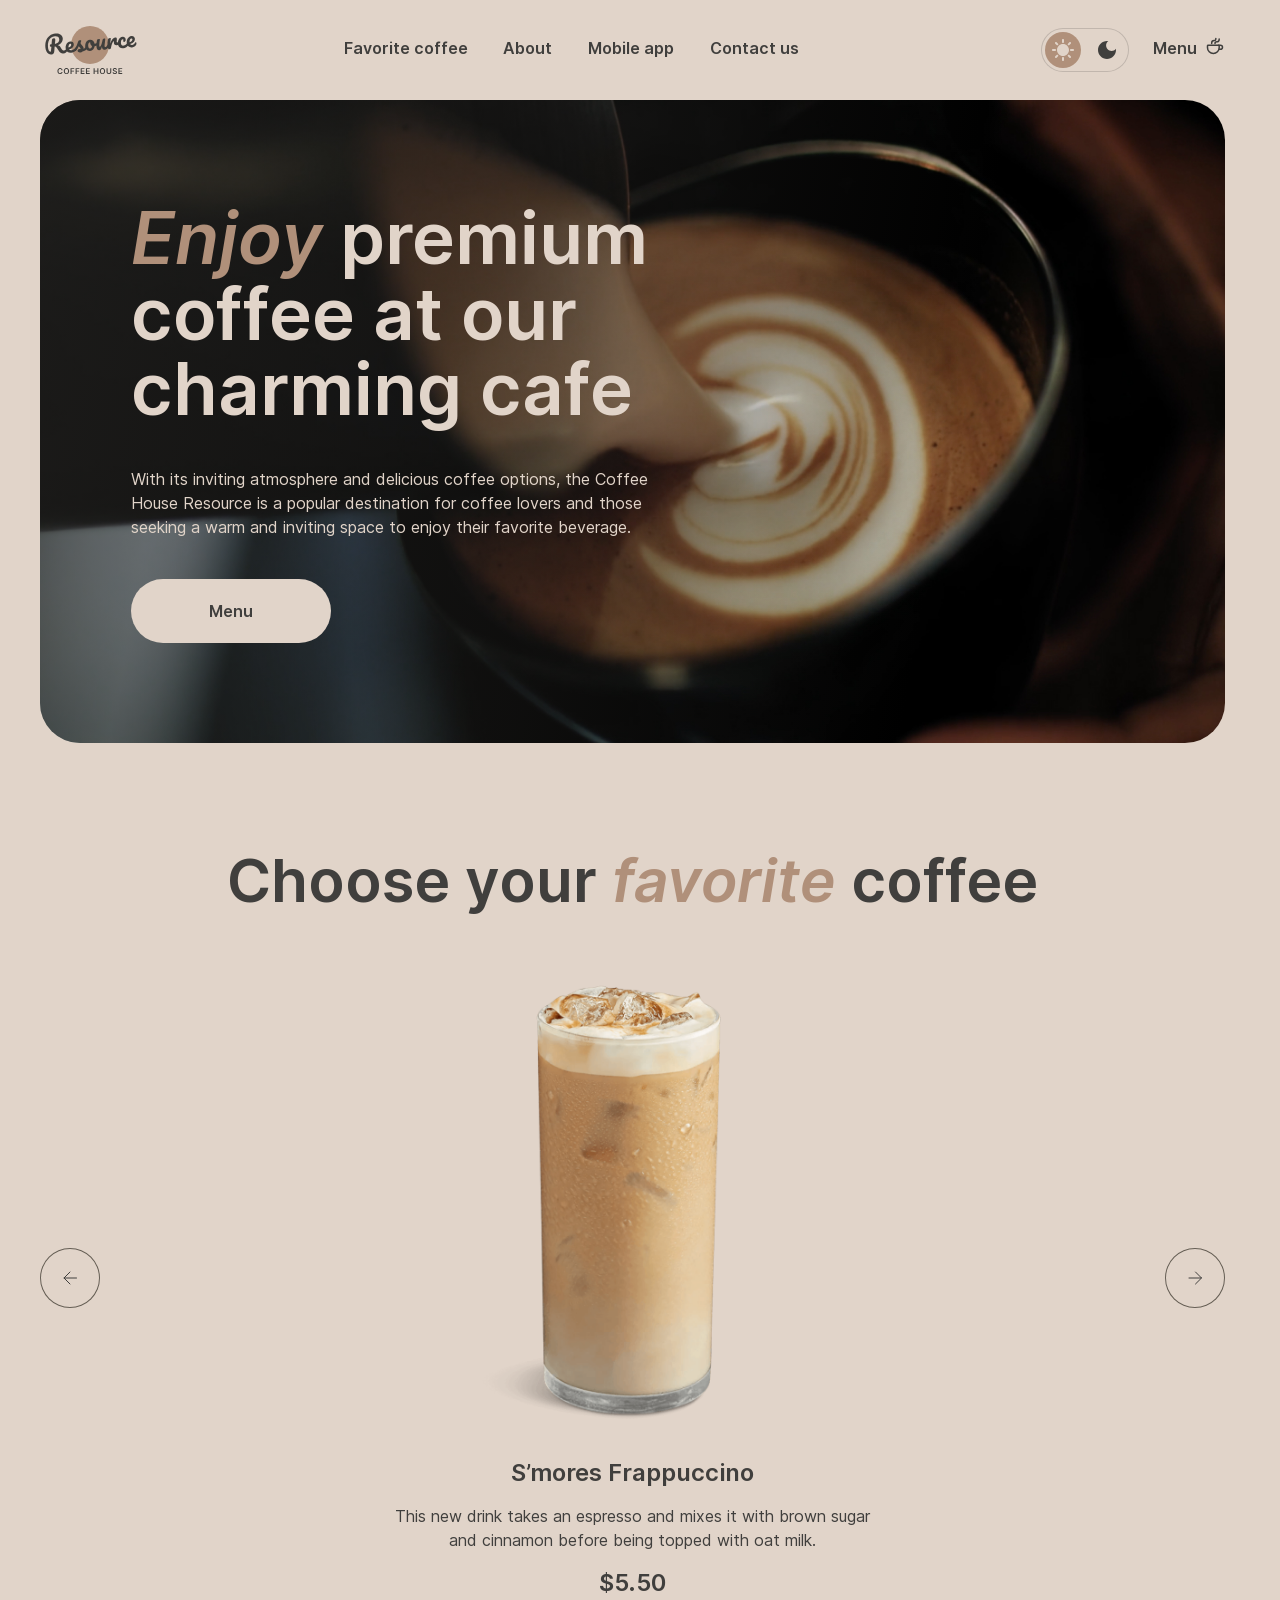
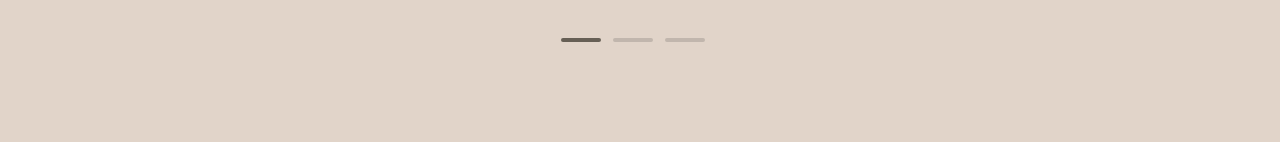
==== index.html @ 6f90ac09 "feat: add favorite coffee slider section layout with semantic and accessible markup" ====
<!DOCTYPE html>
<html lang="en">

<head>
  <meta charset="UTF-8">
  <meta name="viewport" content="width=device-width, initial-scale=1.0">
  <title>Coffee House</title>
  <link rel="icon" type="image/svg+xml" href="favicon.svg" />
  <link rel="preconnect" href="https://fonts.googleapis.com">
  <link rel="preconnect" href="https://fonts.gstatic.com" crossorigin>
  <link rel="preload" href="assets/fonts/Inter-Regular.woff2" as="font" type="font/woff2" crossorigin />
  <link rel="preload" href="assets/fonts/Inter-SemiBold.woff2" as="font" type="font/woff2" crossorigin />
  <link rel="stylesheet" href="css/main.css" />
  <script>
    (function () {
      const saved = localStorage.getItem('theme');
      const systemDark = window.matchMedia && window.matchMedia('(prefers-color-scheme: dark)').matches;
      const theme = saved === 'dark' || saved === 'light'
        ? saved
        : (systemDark ? 'dark' : 'light');
      document.documentElement.dataset.theme = theme;
    })();
  </script>
</head>

<body>
  <div class="page">

    <header class="header">
      <div class="container header__inner">
        <a class="logo header__logo" href="index.html" aria-label="Resource Coffee House — home page">
          <img class="logo__image logo__image--light" src="assets/images/logo.svg" alt="" width="100" height="60" />
          <img class="logo__image logo__image--dark" src="assets/images/logo-dark.svg" alt="" width="100" height="60" />
        </a>

        <nav class="header__nav" id="site-nav">
          <ul class="header__list">
            <li class="header__item">
              <a class="header__link" href="#favorite-coffee">Favorite coffee</a>
            </li>
            <li class="header__item">
              <a class="header__link" href="#about">About</a>
            </li>
            <li class="header__item">
              <a class="header__link" href="#mobile-app">Mobile app</a>
            </li>
            <li class="header__item">
              <a class="header__link" href="#contacts">Contact us</a>
            </li>
          </ul>
        </nav>

        <div class="header__controls">

          <button type="button" class="theme-switch" aria-label="Switch theme" data-theme-button>
            <div class="theme-switch__icon theme-switch__icon--light">
              <span class="icon icon--sun" aria-hidden="true"></span>
            </div>
            <div class="theme-switch__icon theme-switch__icon--dark">
              <span class="icon icon--moon" aria-hidden="true"></span>
            </div>
          </button>

          <a class="header__menu-link" href="catalog.html">
            Menu
            <span class="icon icon--coffeecup" aria-hidden="true"></span>
          </a>

          <button type="button" class="burger" data-burger aria-expanded="false" aria-controls="site-nav"
            aria-label="Open menu">
            <span class="burger__line burger__line--top" aria-hidden="true"></span>
            <span class="burger__line burger__line--bottom" aria-hidden="true"></span>
          </button>
        </div>
      </div>
    </header>

    <main class="page__main">
      <section class="hero" aria-labelledby="hero-title">
        <div class="container">
          <div class="hero__banner">
            <video class="hero__video" src="assets/videos/hero.mp4" autoplay muted loop playsinline aria-hidden="true"
              tabindex="-1"></video>
            <div class="hero__overlay" aria-hidden="true"></div>
            <div class="hero__content">
              <h1 id="hero-title" class="title title--hero">
                <em class="title__accent">Enjoy</em> premium coffee at our charming cafe
              </h1>
              <p>
                With its inviting atmosphere and delicious coffee options, the Coffee House Resource is a popular
                destination for coffee lovers and those seeking a warm and inviting space to enjoy their favorite
                beverage.
              </p>
              <a class="button" href="catalog.html">
                Menu
                <span class="icon icon--coffeecup" aria-hidden="true"></span>
              </a>
            </div>
          </div>
        </div>
      </section>

      <section class="favorite" id="favorite-coffee" aria-labelledby="favorite-title">
        <div class="container favorite__container">
          <h2 id="favorite-title" class="title title--center">
            Choose your <em class="title__accent">favorite</em> coffee
          </h2>

          <div class="slider">
            <button type="button" class="round-button slider__arrow slider__arrow--prev" aria-label="Previous slide">
              <span class="icon icon--arrowleft" aria-hidden="true"></span>
            </button>

            <div class="slider__viewport">
              <ul class="slider__track">
                <li class="slider__slide">
                  <article class="slide">
                    <img class="slide__image" src="assets/images/slider-1.png" alt="S’mores Frappuccino" />
                    <div class="slide__body">
                      <h3 class="slide__title">S’mores Frappuccino</h3>
                      <p class="slide__description">
                        This new drink takes an espresso and mixes it with brown sugar and cinnamon before being
                        topped with oat milk.
                      </p>
                      <span class="slide__price">$5.50</span>
                    </div>
                  </article>
                </li>
                <li class="slider__slide">
                  <article class="slide">
                    <img class="slide__image" src="assets/images/slider-2.png" alt="Caramel Macchiato" />
                    <div class="slide__body">
                      <h3 class="slide__title">Caramel Macchiato</h3>
                      <p class="slide__description">
                        Fragrant and unique classic espresso with rich caramel-peanut syrup, with cream under
                        whipped thick foam.
                      </p>
                      <span class="slide__price">$5.00</span>
                    </div>
                  </article>
                </li>
                <li class="slider__slide">
                  <article class="slide">
                    <img class="slide__image" src="assets/images/slider-3.png" alt="Ice coffee" />
                    <div class="slide__body">
                      <h3 class="slide__title">Ice coffee</h3>
                      <p class="slide__description">
                        A popular summer drink that tones and invigorates. Prepared from coffee, milk and ice.
                      </p>
                      <span class="slide__price">$4.50</span>
                    </div>
                  </article>
                </li>
              </ul>
            </div>

            <button type="button" class="round-button slider__arrow slider__arrow--next" aria-label="Next slide">
              <span class="icon icon--arrowright" aria-hidden="true"></span>
            </button>

            <div class="slider__dots" role="tablist" aria-label="Slides">
              <button type="button" class="slider__dot slider__dot--active" role="tab" aria-label="Slide 1"
                aria-selected="true"></button>
              <button type="button" class="slider__dot" role="tab" aria-label="Slide 2" aria-selected="false"></button>
              <button type="button" class="slider__dot" role="tab" aria-label="Slide 3" aria-selected="false"></button>
            </div>
          </div>
        </div>
      </section>
    </main>

  </div>

  <script type="module" src="js/main.js"></script>
</body>

</html>
---- css/main.css ----
*,
*::before,
*::after {
  box-sizing: border-box;
}

* {
  margin: 0;
}

img,
svg {
  display: block;
  max-width: 100%;
}

img {
  height: auto;
}

ul {
  padding: 0;
  list-style: none;
}

button {
  padding: 0;
  border: 0;
  background: none;
  color: inherit;
  font: inherit;
  cursor: pointer;
}

fieldset {
  min-width: 0;
  padding: 0;
  border: 0;
}

address {
  font-style: normal;
}

[hidden] {
  display: none !important;
}

:root {
  --header-height: 90px;
  --bg: #e1d4c9;
  --ink: #403f3d;
  --ink-inverse: #e1d4c9;
  --line: #c1b6ad;
  --panel-ink: #e1d4c9;
  --accent: #b0907a;
  --slider-line: #665f55;
  color-scheme: light;
}

[data-theme=dark] {
  --bg: #292826;
  --ink: #e1d4c9;
  --ink-inverse: #403f3d;
  --line: #665f55;
  --slider-line: #c1b6ad;
  color-scheme: dark;
}

html {
  scroll-behavior: smooth;
  scroll-padding-top: calc(var(--header-height) + 20px);
  scrollbar-gutter: stable;
}

body {
  font-family: Inter, sans-serif;
  font-size: 16px;
  line-height: 1.5;
  color: var(--ink);
  background: var(--bg);
  -webkit-font-smoothing: antialiased;
}

:focus-visible {
  outline: 2px solid var(--accent);
  outline-offset: 3px;
}

a {
  color: inherit;
  text-decoration: none;
}

@media (prefers-reduced-motion: reduce) {
  html {
    scroll-behavior: auto;
  }
  *,
  *::before,
  *::after {
    transition-duration: 0.01ms !important;
    animation-duration: 0.01ms !important;
  }
}
@font-face {
  font-family: "Inter";
  font-style: normal;
  font-weight: 400;
  font-display: swap;
  src: url("../assets/fonts/Inter-Regular.woff2") format("woff2");
}
@font-face {
  font-family: "Inter";
  font-style: normal;
  font-weight: 600;
  font-display: swap;
  src: url("../assets/fonts/Inter-SemiBold.woff2") format("woff2");
}
@font-face {
  font-family: "Inter";
  font-style: italic;
  font-weight: 400;
  font-display: swap;
  src: url("../assets/fonts/Inter-Italic.woff2") format("woff2");
}
@font-face {
  font-family: "Inter";
  font-style: italic;
  font-weight: 600;
  font-display: swap;
  src: url("../assets/fonts/Inter-SemiBoldItalic.woff2") format("woff2");
}
.page {
  display: flex;
  flex-direction: column;
  min-height: 100vh;
}
.page__main {
  display: flex;
  flex: 1 0 auto;
  flex-direction: column;
  gap: 100px;
  padding-block: 10px 100px;
}

.container {
  width: 100%;
  max-width: 1440px;
  margin-inline: auto;
  padding-inline: 40px;
}
@media (max-width: 540px) {
  .container {
    padding-inline: 16px;
  }
}

.header {
  position: sticky;
  top: 0;
  z-index: 100;
  height: var(--header-height);
  background: var(--bg);
  padding-top: 10px;
}
.header__inner {
  display: flex;
  align-items: center;
  justify-content: space-between;
  height: 100%;
}
.header__logo {
  flex-shrink: 0;
}
.header__nav {
  display: flex;
  flex: 1 1 auto;
  justify-content: center;
  margin-right: clamp(1.5em, 3vw, 44px);
}
.header__list {
  display: flex;
  align-items: center;
  gap: clamp(1em, 2.8vw, 40px);
}
.header__link {
  display: flex;
  align-items: flex-start;
  gap: 8px;
  font-weight: 600;
  white-space: nowrap;
  padding-bottom: 2px;
  border-bottom: 2px solid var(--bg);
}
@media (hover: hover) {
  .header__link:hover {
    border-bottom-color: var(--ink);
  }
}
.header__controls {
  display: flex;
  align-items: center;
  gap: 24px;
  flex-shrink: 0;
}
.header__menu-link {
  display: flex;
  align-items: flex-start;
  gap: 8px;
  font-weight: 600;
  white-space: nowrap;
  padding-bottom: 2px;
  border-bottom: 2px solid var(--bg);
}
@media (hover: hover) {
  .header__menu-link:hover {
    border-bottom-color: var(--ink);
  }
}
.header__menu-link--current {
  border-bottom: 2px solid var(--ink);
  pointer-events: none;
  cursor: default;
}
@media (max-width: 768px) {
  .header__menu-link {
    display: none;
  }
  .header__item--tablet-only {
    display: block;
  }
  .header__nav {
    display: none;
  }
}
@media (max-width: 540px) {
  .header__controls {
    gap: 12px;
  }
}

.icon {
  display: inline-block;
  flex-shrink: 0;
  background: currentColor;
  -webkit-mask: var(--icon) center/contain no-repeat;
  mask: var(--icon) center/contain no-repeat;
}
.icon--sun {
  --icon: url("../assets/icons/sun.svg");
  width: 22px;
  height: 22px;
}
.icon--moon {
  --icon: url("../assets/icons/moon.svg");
  width: 18px;
  height: 18px;
}
.icon--coffeecup {
  --icon: url("../assets/icons/coffeecup.svg");
  width: 20px;
  height: 20px;
}
.icon--arrowleft {
  --icon: url("../assets/icons/arrowleft.svg");
  width: 24px;
  height: 24px;
}
.icon--arrowright {
  --icon: url("../assets/icons/arrowright.svg");
  width: 24px;
  height: 24px;
}

.logo {
  display: block;
  width: 100px;
  height: 60px;
}
.logo__image {
  width: 100%;
  height: 100%;
  -o-object-fit: contain;
     object-fit: contain;
}
.logo__image--dark {
  display: none;
}

[data-theme=dark] .logo__image--light {
  display: none;
}
[data-theme=dark] .logo__image--dark {
  display: block;
}

.theme-switch {
  display: flex;
  gap: 8px;
  padding: 4px;
  border-radius: 100px;
  box-shadow: inset 0 0 0 1px var(--line);
}
.theme-switch__icon {
  display: flex;
  align-items: center;
  justify-content: center;
  width: 36px;
  height: 36px;
  border-radius: 100px;
  color: var(--ink);
  transition: background-color 200ms ease, color 200ms ease;
}
[data-theme-button=light] .theme-switch__icon--light {
  background: var(--accent);
  color: var(--panel-ink);
}
[data-theme-button=dark] .theme-switch__icon--dark {
  background: var(--accent);
  color: var(--panel-ink);
}
@media (max-width: 768px) {
  .theme-switch__icon {
    width: 44px;
    height: 44px;
  }
}
@media (hover: hover) {
  .theme-switch:hover .theme-switch__icon {
    color: #e1d4c9;
  }
  .theme-switch:hover .theme-switch__icon--light {
    background: #665f55;
  }
  .theme-switch:hover .theme-switch__icon--dark {
    background: #b0907a;
  }
}

.burger {
  position: relative;
  display: none;
  flex-shrink: 0;
  width: 44px;
  height: 44px;
  border-radius: 50%;
  box-shadow: inset 0 0 0 1px var(--ink);
  color: var(--ink);
  transition: background-color 200ms ease;
}
@media (hover: hover) {
  .burger:hover {
    background: var(--line);
  }
}
@media (max-width: 768px) {
  .burger {
    display: block;
  }
}
.burger__line {
  position: absolute;
  top: 50%;
  left: 50%;
  width: 16px;
  height: 1.5px;
  margin: -0.75px 0 0 -8px;
  border-radius: 1px;
  background: currentColor;
  transition: transform 300ms ease;
}
.burger__line--top {
  transform: translateY(-3.5px);
}
.burger__line--bottom {
  transform: translateY(3.5px);
}
.burger--open .burger__line--top {
  transform: rotate(45deg);
}
.burger--open .burger__line--bottom {
  transform: rotate(-45deg);
}

.hero__banner {
  position: relative;
  display: flex;
  flex-direction: column;
  justify-content: center;
  align-items: flex-start;
  padding: 100px clamp(60px, 6vw + 14px, 100px);
  overflow: hidden;
  border-radius: 40px;
  background: url("../assets/images/hero.jpg") center/cover no-repeat;
  color: var(--panel-ink);
}
@media (max-width: 540px) {
  .hero__banner {
    padding: 60px clamp(16px, 4vw, 24px);
  }
}
.hero__video {
  position: absolute;
  inset: 0;
  z-index: 0;
  width: 100%;
  height: 100%;
  -o-object-fit: cover;
     object-fit: cover;
}
@media (prefers-reduced-motion: reduce) {
  .hero__video {
    display: none;
  }
}
.hero__overlay {
  position: absolute;
  inset: 0;
  z-index: 1;
  background: linear-gradient(100deg, rgba(41, 40, 38, 0.65) 0%, rgba(41, 40, 38, 0.35) 45%, rgba(41, 40, 38, 0) 75%);
}
.hero__content {
  position: relative;
  z-index: 2;
  display: flex;
  flex-direction: column;
  align-items: flex-start;
  gap: 40px;
  max-width: 530px;
}

.title {
  font-size: clamp(32px, 7.8vw, 60px);
  font-weight: 600;
  line-height: 1.25;
}
.title--hero {
  font-size: 72px;
  line-height: 1.05;
}
@media (max-width: 768px) {
  .title--hero {
    font-size: clamp(42px, 11vw, 72px);
  }
}
@media (max-width: 540px) {
  .title--hero {
    line-height: 1.15;
  }
}
.title--light {
  color: var(--panel-ink);
}
.title--center {
  text-align: center;
}
.title__accent {
  font-style: italic;
  color: var(--accent);
}

.button {
  display: inline-flex;
  align-items: center;
  justify-content: center;
  gap: 8px;
  width: 200px;
  height: 64px;
  border-radius: 100px;
  background: var(--bg);
  color: var(--ink);
  font-weight: 600;
  line-height: 1.25;
}
.button .icon {
  display: none;
}
@media (hover: hover) {
  .button:hover .icon {
    display: inline-block;
  }
}
@media (max-width: 768px) {
  .button .icon {
    display: inline-block;
  }
}

.round-button {
  display: flex;
  flex-shrink: 0;
  align-items: center;
  justify-content: center;
  width: 60px;
  height: 60px;
  border-radius: 50%;
  box-shadow: inset 0 0 0 1px var(--slider-line);
  color: var(--ink);
  transition: box-shadow 200ms ease, background-color 200ms ease;
}
@media (hover: hover) {
  .round-button:hover {
    color: var(--ink-inverse);
    background: var(--slider-line);
  }
}

.favorite__container {
  display: flex;
  flex-direction: column;
  gap: 40px;
}

.slider {
  display: grid;
  grid-template-columns: 60px minmax(0, 1fr) 60px;
  grid-template-areas: "prev viewport next" ". dots .";
  align-items: center;
  gap: 40px;
}
.slider__arrow--prev {
  grid-area: prev;
}
.slider__arrow--next {
  grid-area: next;
}
.slider__viewport {
  grid-area: viewport;
  width: 100%;
  max-width: 1152px;
  margin-inline: auto;
  overflow: hidden;
}
.slider__track {
  display: flex;
  transition: transform 550ms cubic-bezier(0.4, 0, 0.2, 1);
}
.slider__slide {
  flex: 0 0 100%;
  min-width: 0;
}
.slider__dots {
  grid-area: dots;
  display: flex;
  justify-content: center;
  gap: 12px;
}
.slider__dot {
  width: 40px;
  height: 4px;
  border-radius: 100px;
  background: var(--line);
  transition: background-color 250ms ease;
}
.slider__dot--active {
  background: var(--slider-line);
}
@media (max-width: 540px) {
  .slider__arrow {
    display: none;
  }
  .slider {
    grid-template-areas: "viewport viewport viewport" ". dots .";
  }
}

.slide {
  display: flex;
  flex-direction: column;
  align-items: center;
  gap: 20px;
  width: min(480px, 100%);
  margin-inline: auto;
}
.slide__image {
  width: 100%;
  aspect-ratio: 1;
  -o-object-fit: contain;
     object-fit: contain;
}
.slide__body {
  display: flex;
  flex-direction: column;
  align-items: center;
  gap: 16px;
  min-height: 140px;
  text-align: center;
}
.slide__title {
  font-size: 24px;
  font-weight: 600;
  line-height: 1.25;
}
.slide__description {
  text-wrap: pretty;
}
.slide__price {
  font-size: 24px;
  font-weight: 600;
  line-height: 1.25;
}/*# sourceMappingURL=main.css.map */
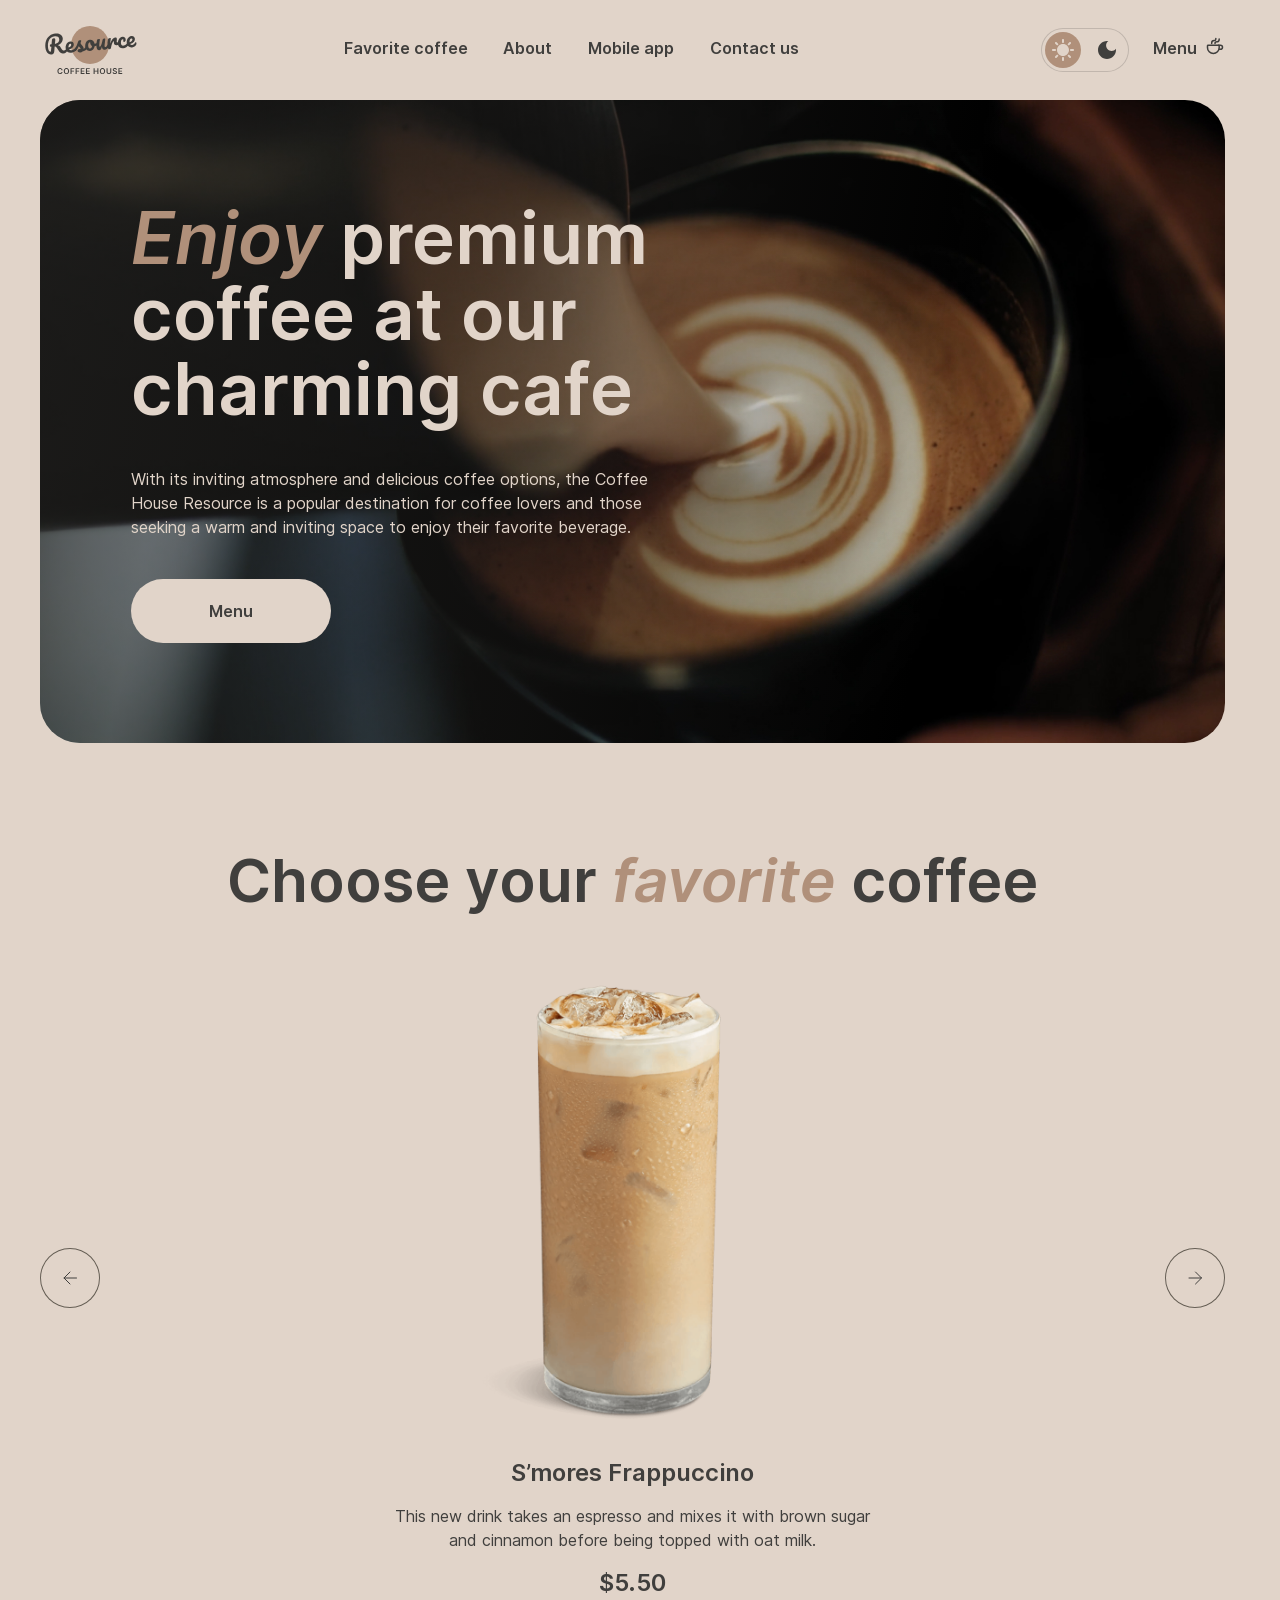
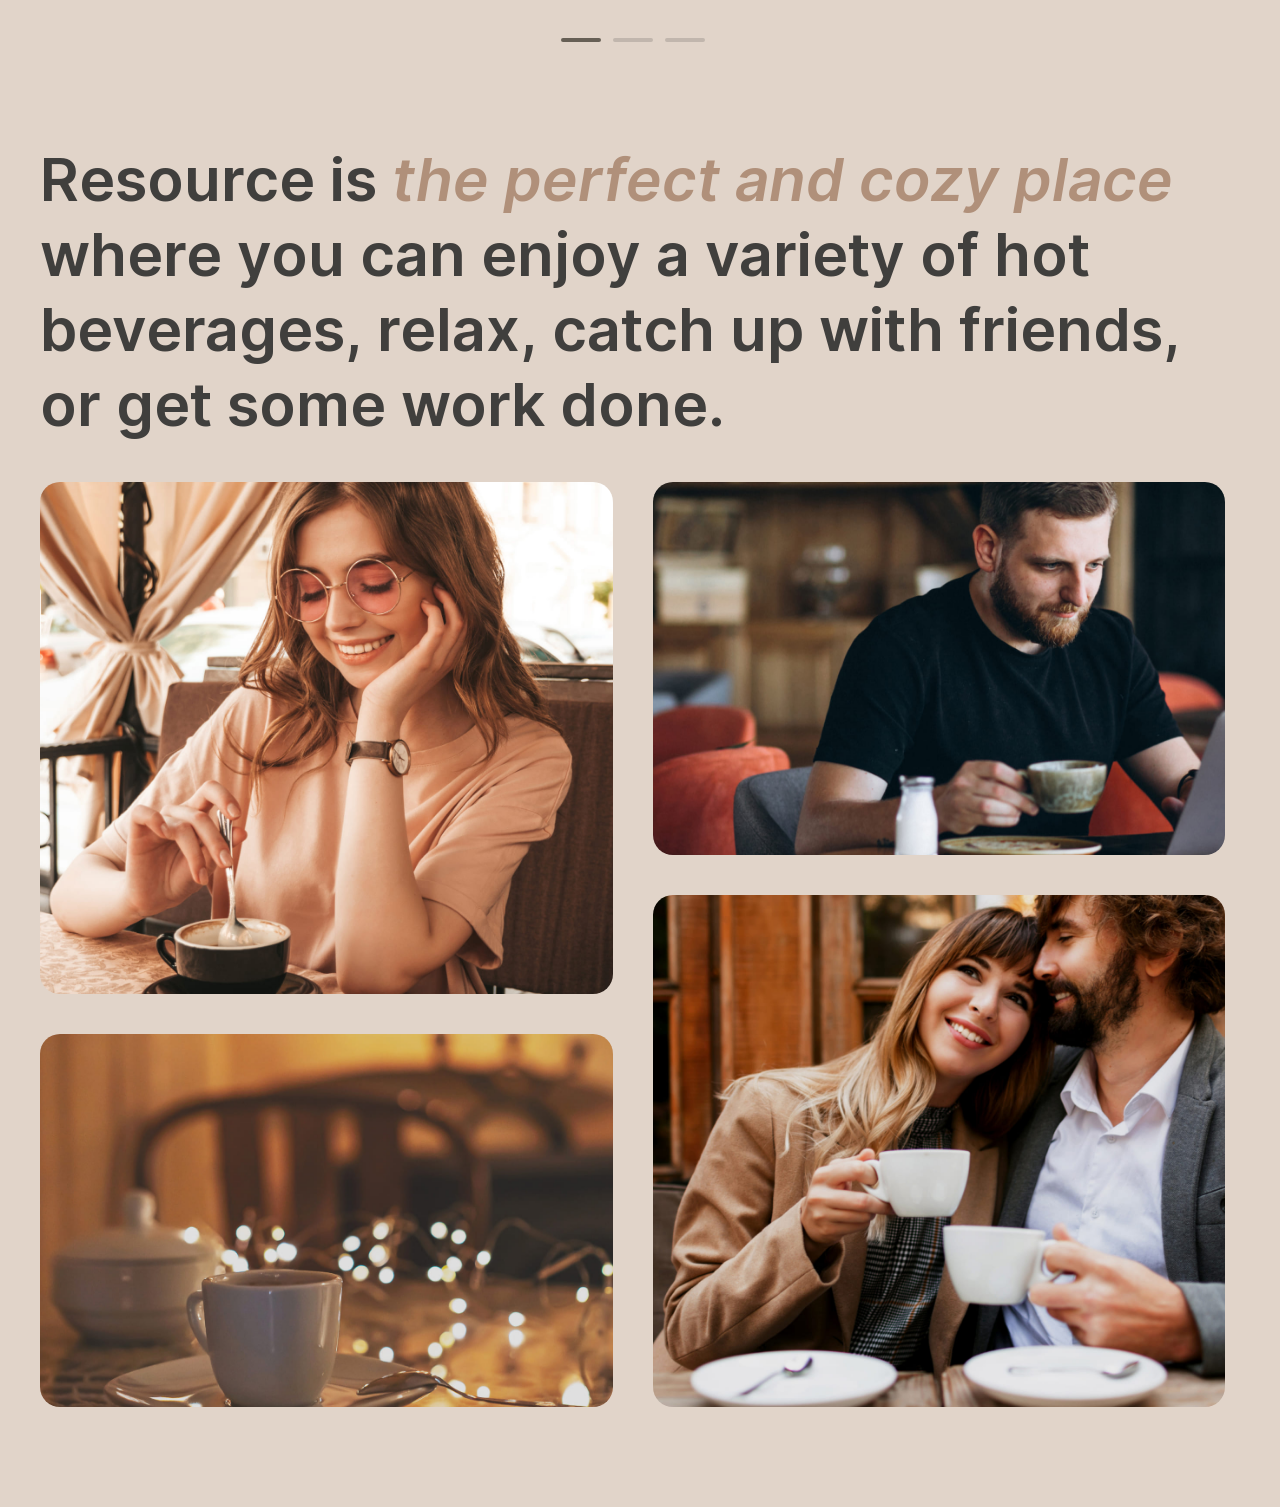
==== commit 4bbad4d7: "feat: add about section with semantic image gallery" ====
--- a/index.html
+++ b/index.html
@@ -167,6 +167,34 @@
           </div>
         </div>
       </section>
+
+      <section class="about" id="about" aria-labelledby="about-title">
+        <div class="container about__container">
+          <h2 id="about-title" class="title">
+            Resource is <em class="title__accent">the perfect and cozy place</em> where you can enjoy a variety of
+            hot beverages, relax, catch up with friends, or get some work done.
+          </h2>
+
+          <div class="about__gallery">
+            <div class="about__column">
+              <figure class="about__figure about__figure--tall">
+                <img class="about__image" src="assets/images/about/about-1.jpg" alt="Guest at Resource Coffee House" />
+              </figure>
+              <figure class="about__figure about__figure--short">
+                <img class="about__image" src="assets/images/about/about-2.jpg" alt="Coffee on the bar" />
+              </figure>
+            </div>
+            <div class="about__column">
+              <figure class="about__figure about__figure--short">
+                <img class="about__image" src="assets/images/about/about-3.jpg" alt="Barista at work" />
+              </figure>
+              <figure class="about__figure about__figure--tall">
+                <img class="about__image" src="assets/images/about/about-4.jpg" alt="Interior of the cafe" />
+              </figure>
+            </div>
+          </div>
+        </div>
+      </section>
     </main>
 
   </div>
--- a/css/main.css
+++ b/css/main.css
@@ -599,4 +599,63 @@
   font-size: 24px;
   font-weight: 600;
   line-height: 1.25;
+}
+
+.about__container {
+  display: flex;
+  flex-direction: column;
+  gap: 40px;
+}
+.about__gallery {
+  display: grid;
+  grid-template-columns: repeat(2, minmax(0, 1fr));
+  align-items: start;
+  gap: 40px;
+}
+.about__column {
+  display: flex;
+  flex-direction: column;
+  gap: 40px;
+}
+.about__figure {
+  overflow: hidden;
+  border-radius: 20px;
+}
+.about__figure--tall {
+  aspect-ratio: 660/590;
+}
+.about__figure--short {
+  aspect-ratio: 660/430;
+}
+@media (hover: hover) {
+  .about__figure:hover .about__image {
+    transform: none;
+  }
+}
+.about__image {
+  width: 100%;
+  height: 100%;
+  -o-object-fit: cover;
+     object-fit: cover;
+  transform: scale(1.1);
+  transition: transform 500ms ease;
+}
+@media (max-width: 768px) {
+  .about__gallery {
+    grid-template-columns: minmax(0, 1fr);
+  }
+  .about__column {
+    display: contents;
+  }
+  .about__figure--tall {
+    aspect-ratio: 688/590;
+  }
+  .about__figure--short {
+    display: none;
+  }
+}
+@media (max-width: 540px) {
+  .about__figure--tall {
+    aspect-ratio: 348/590;
+  }
 }/*# sourceMappingURL=main.css.map */
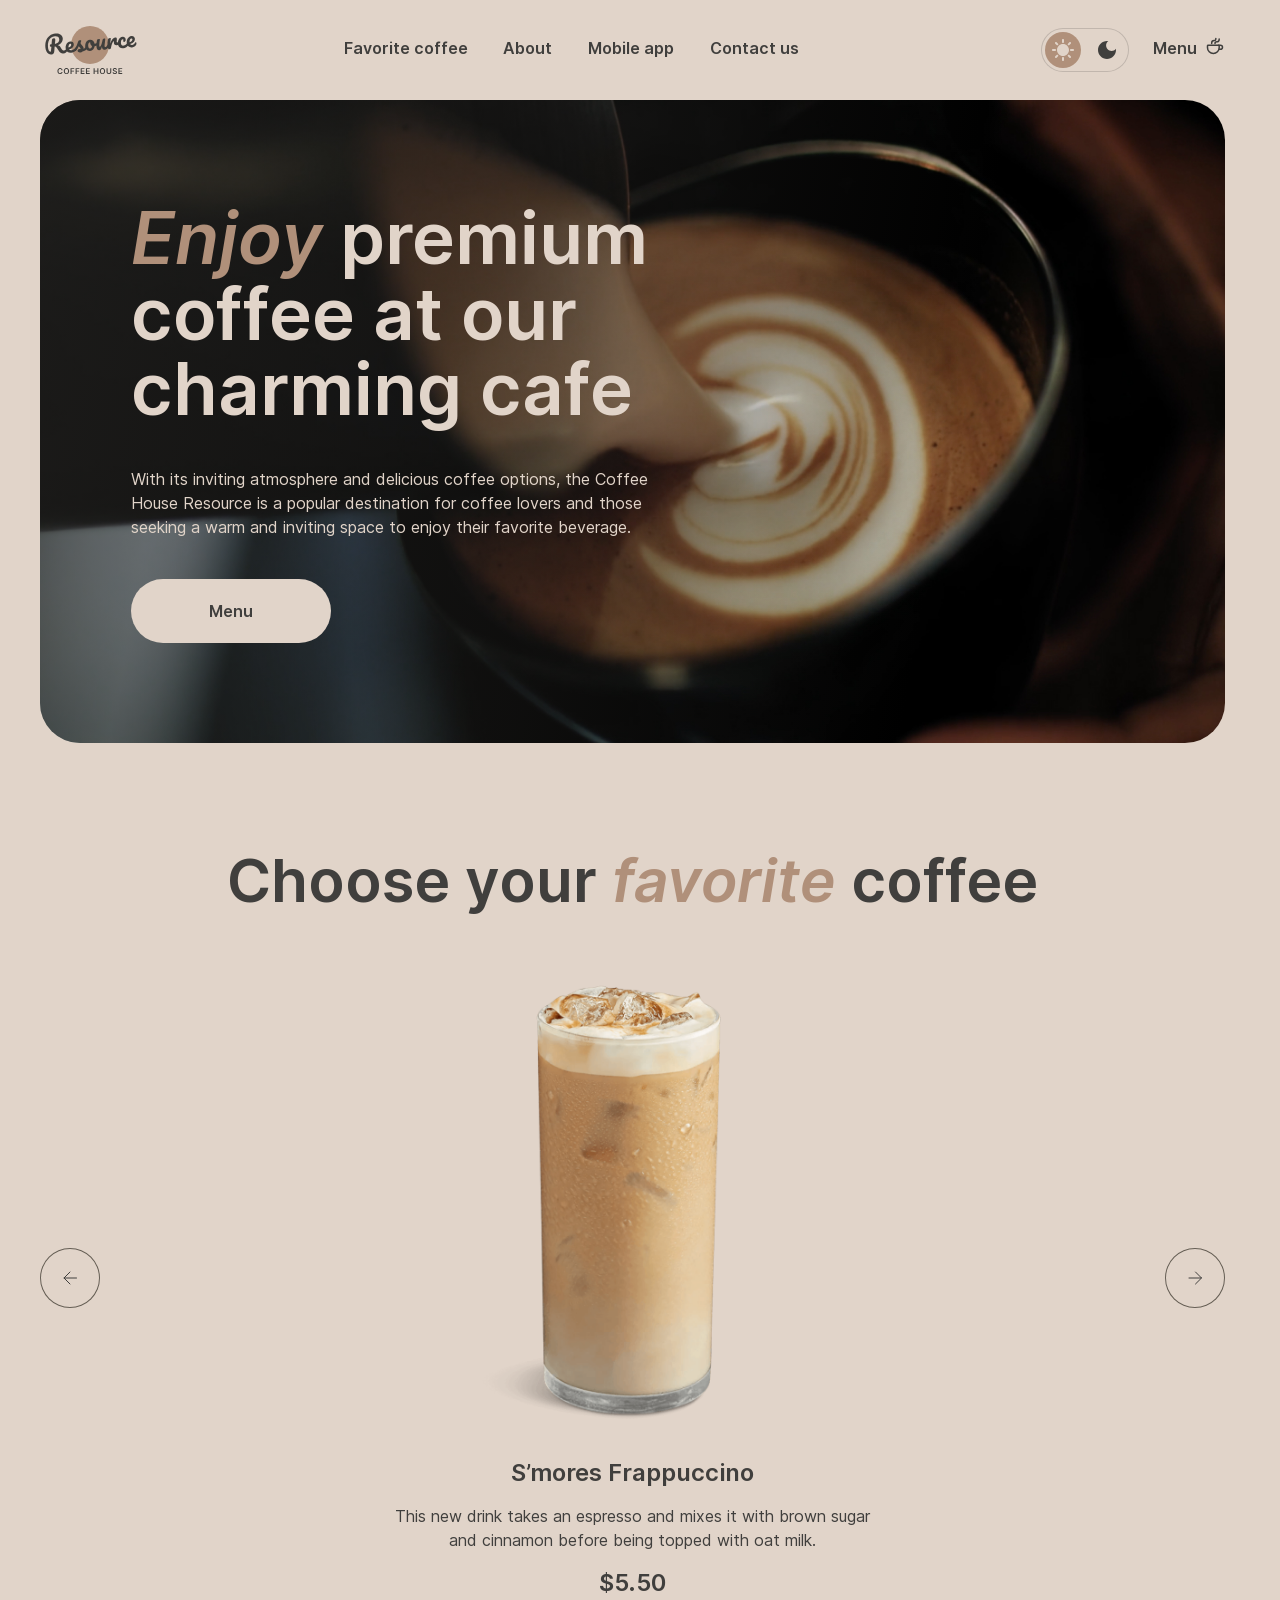
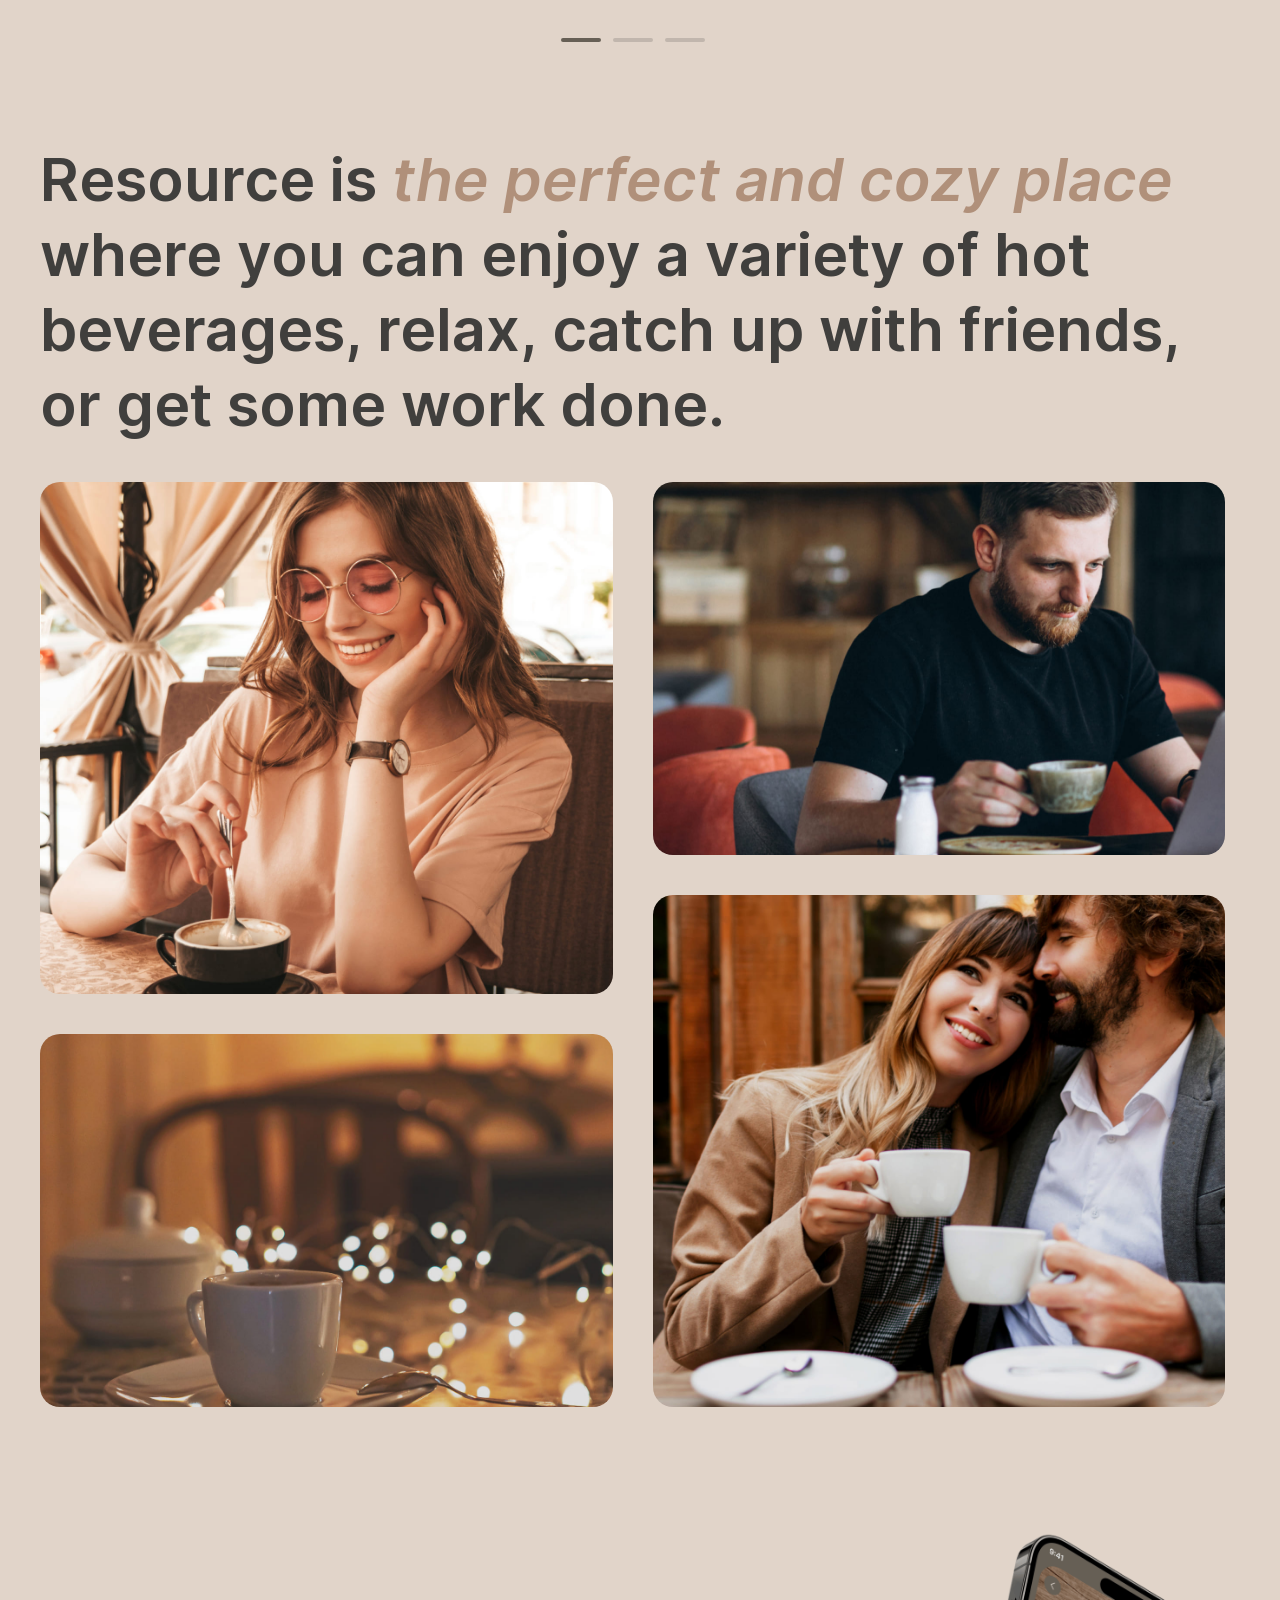
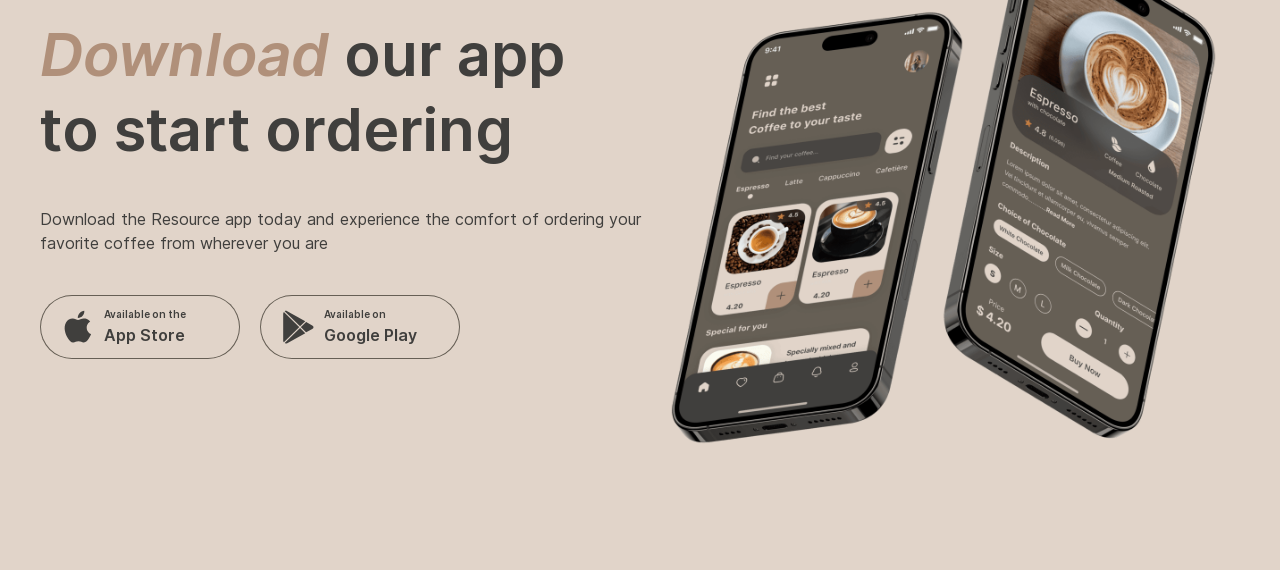
==== commit e7c88b0f: "feat: add mobile app section" ====
--- a/index.html
+++ b/index.html
@@ -195,6 +195,37 @@
           </div>
         </div>
       </section>
+
+      <section class="app" id="mobile-app" aria-labelledby="app-title">
+        <div class="container app__inner">
+          <div class="app__content">
+            <h2 id="app-title" class="title">
+              <em class="title__accent">Download</em> our app<br />to start ordering
+            </h2>
+            <p>
+              Download the Resource app today and experience the comfort of ordering your favorite coffee from
+              wherever you are
+            </p>
+            <div class="app__stores">
+              <a class="store-button" href="#">
+                <span class="icon icon--apple" aria-hidden="true"></span>
+                <span class="store-button__text">
+                  <span class="store-button__hint">Available on the</span>
+                  <span class="store-button__name">App Store</span>
+                </span>
+              </a>
+              <a class="store-button" href="#">
+                <span class="icon icon--google-play" aria-hidden="true"></span>
+                <span class="store-button__text">
+                  <span class="store-button__hint">Available on</span>
+                  <span class="store-button__name">Google Play</span>
+                </span>
+              </a>
+            </div>
+          </div>
+          <img class="app__image" src="assets/images/mobile-screens.png" alt="Resource app screens" />
+        </div>
+      </section>
     </main>
 
   </div>
--- a/css/main.css
+++ b/css/main.css
@@ -272,6 +272,16 @@
   width: 24px;
   height: 24px;
 }
+.icon--apple {
+  --icon: url("../assets/icons/apple.svg");
+  width: 36px;
+  height: 36px;
+}
+.icon--google-play {
+  --icon: url("../assets/icons/google-play.svg");
+  width: 36px;
+  height: 36px;
+}
 
 .logo {
   display: block;
@@ -658,4 +668,86 @@
   .about__figure--tall {
     aspect-ratio: 348/590;
   }
+}
+
+.app__inner {
+  display: flex;
+  flex-wrap: nowrap;
+  align-items: center;
+  justify-content: space-between;
+  gap: 100px 20px;
+}
+@media (max-width: 1100px) {
+  .app__inner {
+    justify-content: center;
+    flex-direction: column;
+  }
+}
+@media (max-width: 540px) {
+  .app__inner {
+    gap: 40px;
+  }
+}
+.app__content {
+  width: min(630px, 100%);
+  display: flex;
+  flex-direction: column;
+  align-items: flex-start;
+  gap: 40px;
+  min-width: 0;
+}
+.app__stores {
+  display: flex;
+  flex-wrap: wrap;
+  gap: 20px;
+}
+.app__image {
+  flex-shrink: 0;
+  width: clamp(348px, 44vw, 630px);
+  aspect-ratio: 1;
+  -o-object-fit: contain;
+     object-fit: contain;
+}
+@media (max-width: 1100px) {
+  .app__content {
+    width: 100%;
+  }
+  .app__image {
+    width: min(100%, 630px);
+  }
+}
+
+.store-button {
+  display: flex;
+  align-items: center;
+  gap: 8px;
+  width: 200px;
+  height: 64px;
+  padding: 12px 20px;
+  color: var(--ink);
+  border-radius: 100px;
+  box-shadow: inset 0 0 0 1px var(--slider-line);
+  transition: box-shadow 200ms ease, background-color 200ms ease;
+}
+@media (hover: hover) {
+  .store-button:hover {
+    box-shadow: none;
+    background: var(--slider-line);
+    color: var(--ink-inverse);
+  }
+}
+.store-button__text {
+  display: flex;
+  flex-direction: column;
+  gap: 2px;
+}
+.store-button__hint {
+  font-size: 10px;
+  font-weight: 600;
+  line-height: 1.4;
+}
+.store-button__name {
+  font-size: 16px;
+  font-weight: 600;
+  line-height: 1.5;
 }/*# sourceMappingURL=main.css.map */
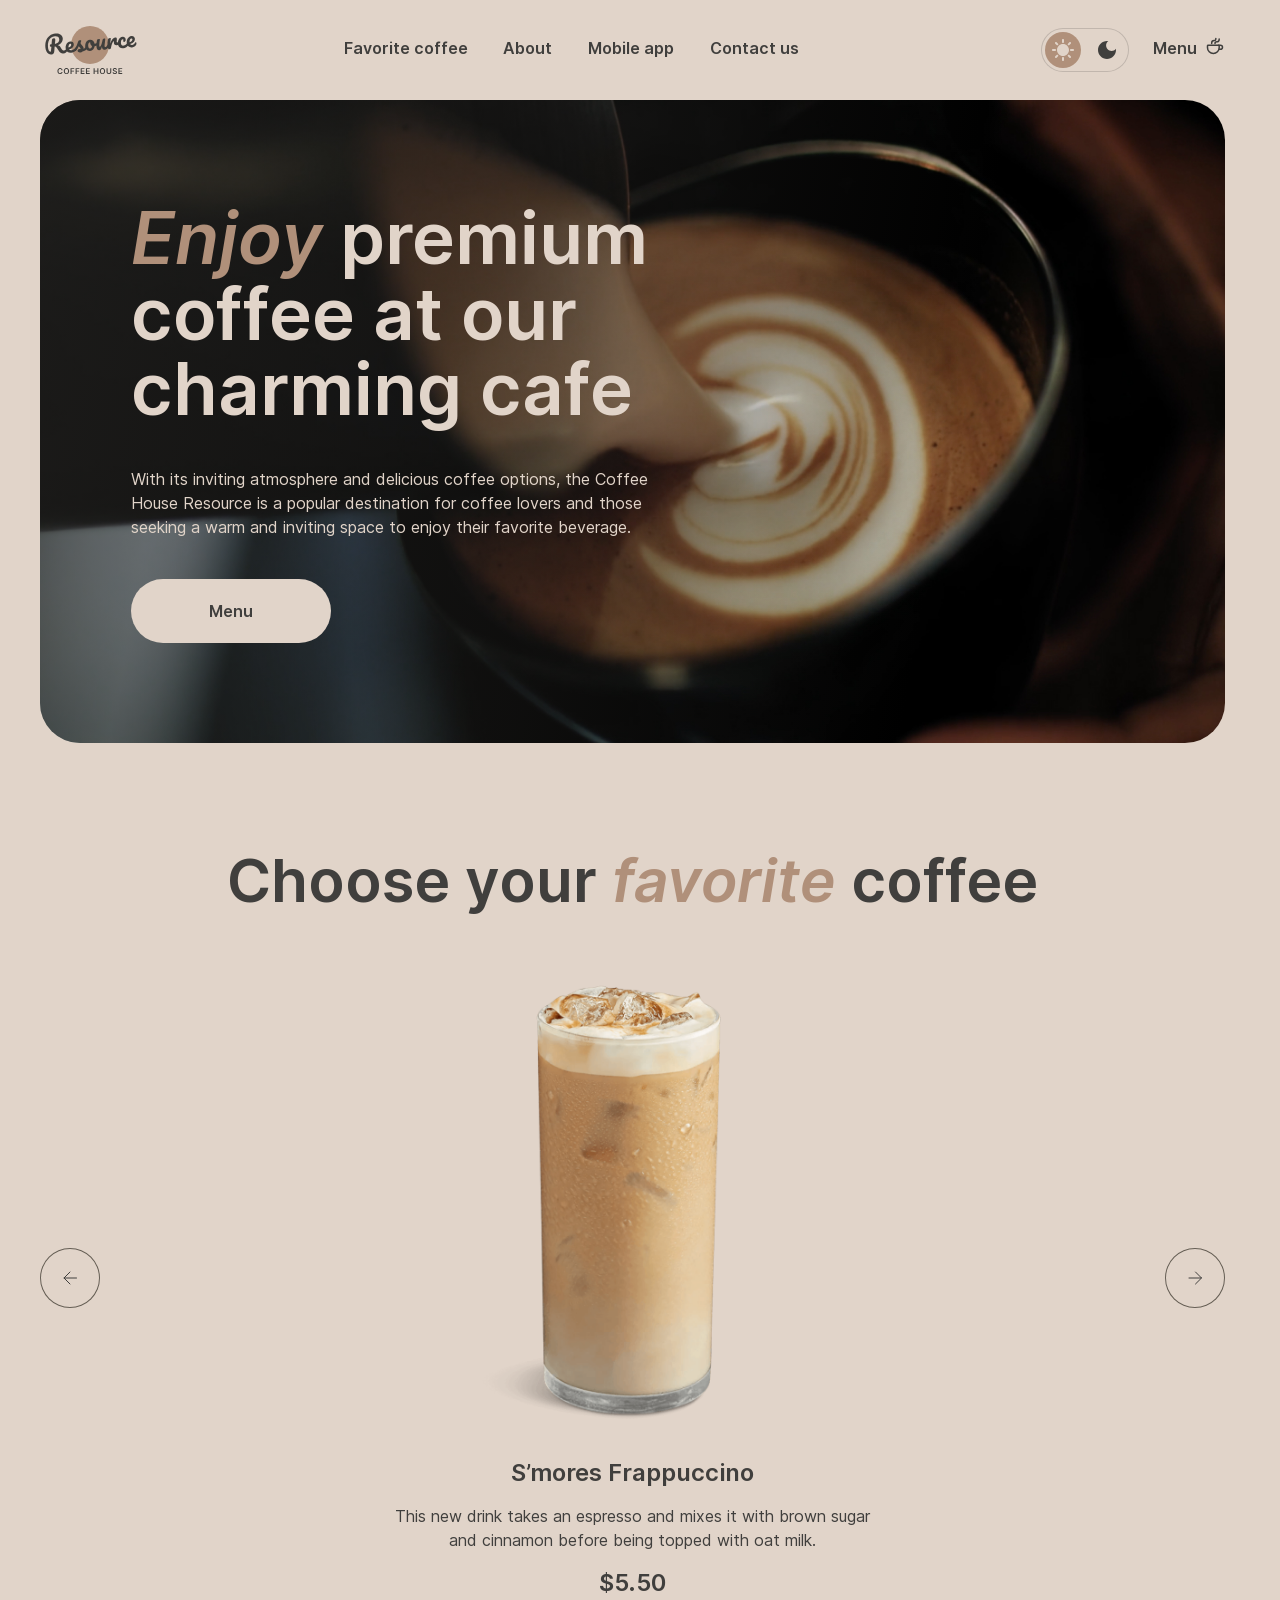
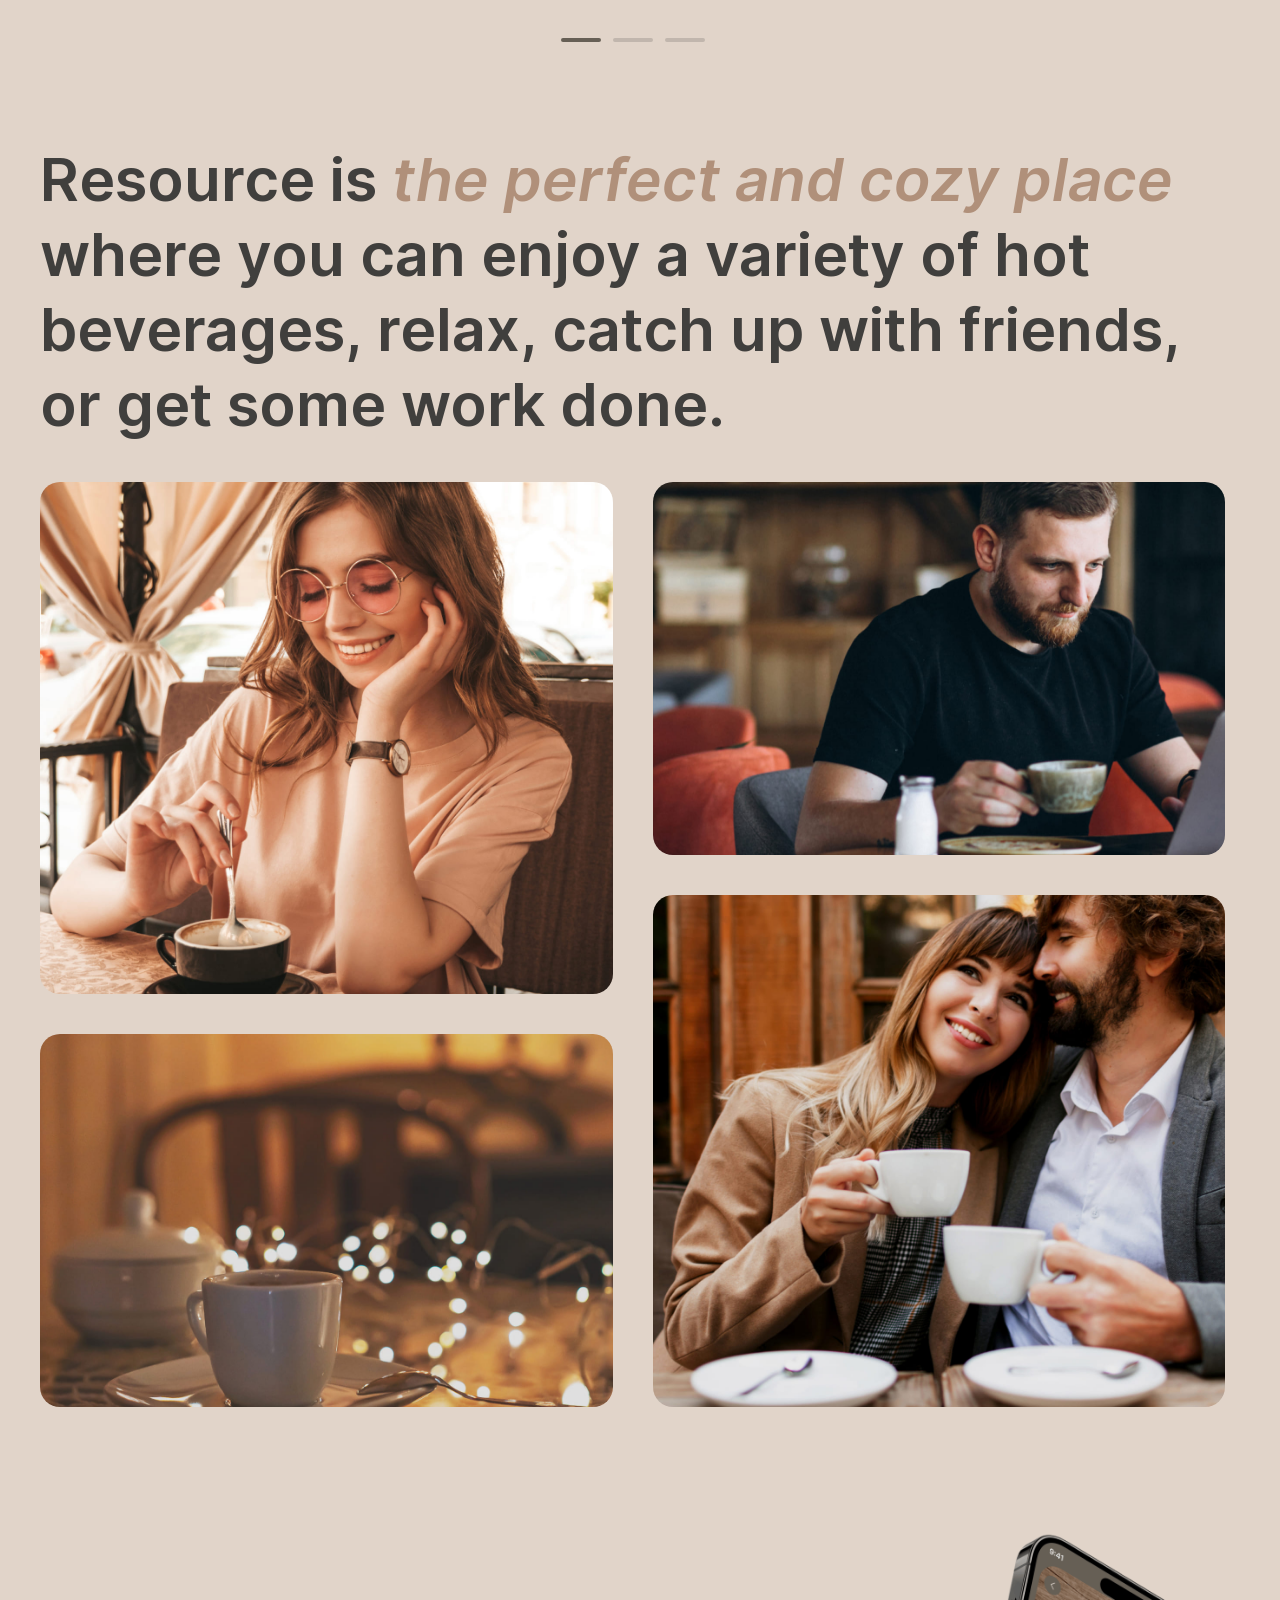
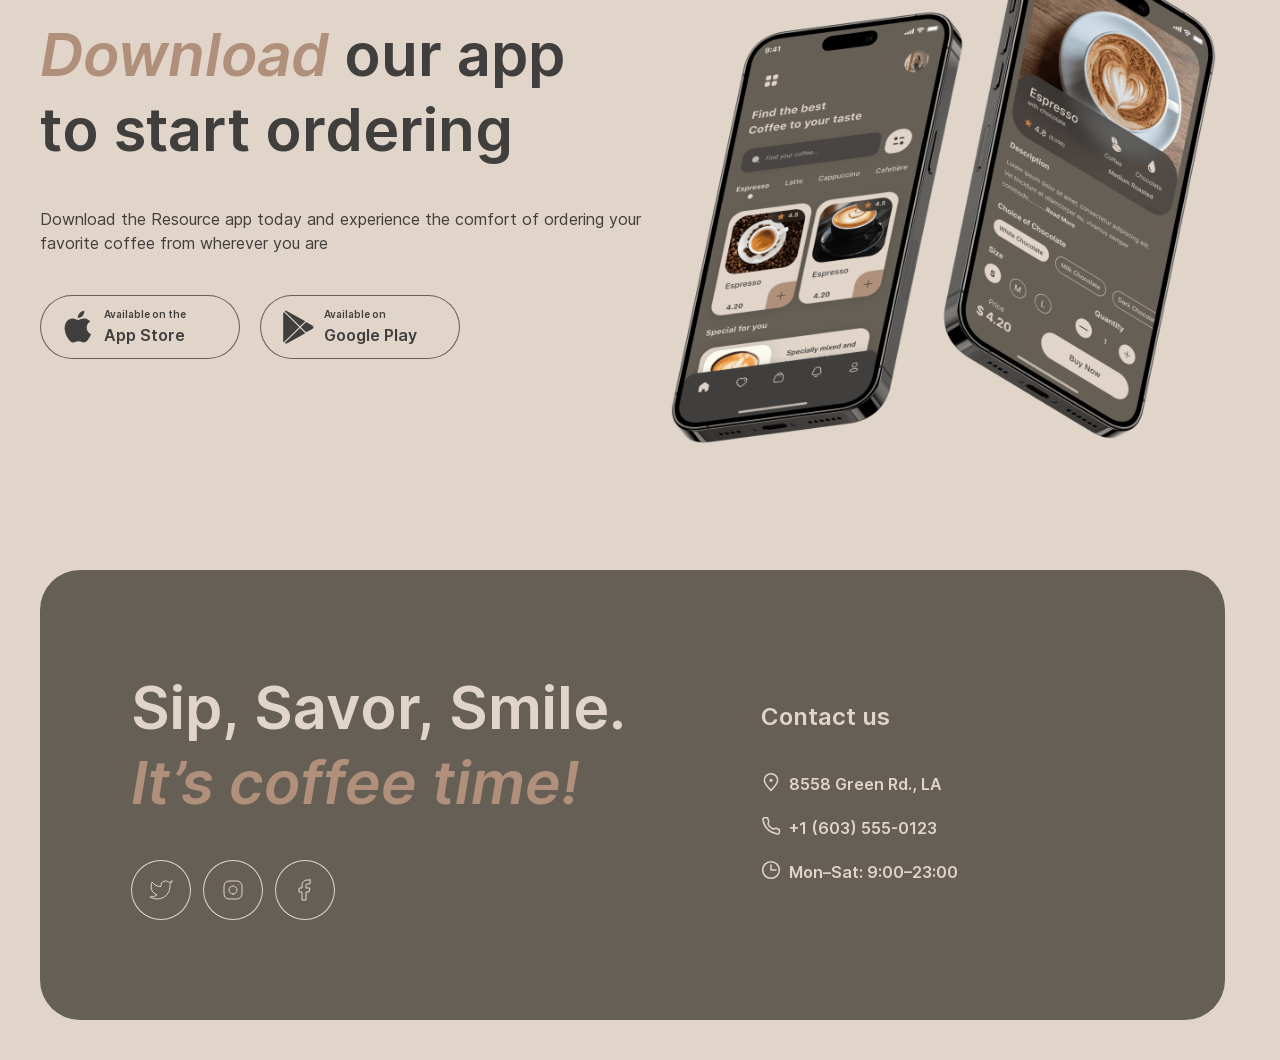
==== commit 5cec0d1f: "feat: add footer layout" ====
--- a/index.html
+++ b/index.html
@@ -228,6 +228,44 @@
       </section>
     </main>
 
+    <footer class="footer" id="contacts">
+      <div class="container">
+        <div class="footer__panel">
+          <div class="footer__column">
+            <h2 class="title title--light">
+              Sip, Savor, Smile.<br /><em class="title__accent">It’s coffee time!</em>
+            </h2>
+            <div class="socials">
+              <a class="socials__link" href="#" aria-label="Twitter" target="_blank" rel="noopener noreferrer">
+                <span class="icon icon--twitter" aria-hidden="true"></span>
+              </a>
+              <a class="socials__link" href="#" aria-label="Instagram" target="_blank" rel="noopener noreferrer">
+                <span class="icon icon--instagram" aria-hidden="true"></span>
+              </a>
+              <a class="socials__link" href="#" aria-label="Facebook" target="_blank" rel="noopener noreferrer">
+                <span class="icon icon--facebook" aria-hidden="true"></span>
+              </a>
+            </div>
+          </div>
+
+          <div class="footer__column">
+            <h3 class="footer__subtitle">Contact us</h3>
+            <address class="footer__list">
+              <a class="footer__link" href="https://maps.google.com/?q=8558+Green+Rd.,+LA" target="_blank"
+                rel="noopener noreferrer">
+                <span class="icon icon--pinalt" aria-hidden="true"></span>8558 Green Rd., LA
+              </a>
+              <a class="footer__link" href="tel:+16035550123">
+                <span class="icon icon--phone" aria-hidden="true"></span>+1 (603) 555-0123
+              </a>
+              <p class="footer__item">
+                <span class="icon icon--clock" aria-hidden="true"></span>Mon–Sat: 9:00–23:00
+              </p>
+            </address>
+          </div>
+        </div>
+      </div>
+    </footer>
   </div>
 
   <script type="module" src="js/main.js"></script>
--- a/css/main.css
+++ b/css/main.css
@@ -55,6 +55,7 @@
   --panel-ink: #e1d4c9;
   --accent: #b0907a;
   --slider-line: #665f55;
+  --panel: #665f55;
   color-scheme: light;
 }
 
@@ -64,6 +65,7 @@
   --ink-inverse: #403f3d;
   --line: #665f55;
   --slider-line: #c1b6ad;
+  --panel: #403f3d;
   color-scheme: dark;
 }
 
@@ -240,6 +242,70 @@
   }
 }
 
+.footer {
+  padding-bottom: 40px;
+}
+.footer__panel {
+  display: flex;
+  align-items: center;
+  justify-content: flex-start;
+  flex-wrap: wrap;
+  gap: 100px;
+  padding: 100px clamp(60px, 6vw + 14px, 100px);
+  border-radius: 40px;
+  background: var(--panel);
+  color: var(--panel-ink);
+}
+.footer__column {
+  display: flex;
+  flex-direction: column;
+  align-items: flex-start;
+  gap: 40px;
+  min-width: 0;
+}
+.footer__column:first-child {
+  width: min(530px, 100%);
+}
+.footer__subtitle {
+  font-size: 24px;
+  font-weight: 600;
+  line-height: 1.25;
+}
+.footer__list {
+  display: flex;
+  flex-direction: column;
+  align-items: flex-start;
+  gap: 16px;
+}
+.footer__item, .footer__link {
+  display: flex;
+  align-items: flex-start;
+  gap: 8px;
+  font-weight: 600;
+  padding-bottom: 2px;
+  border-bottom: 2px solid var(--panel);
+}
+@media (hover: hover) {
+  .footer__link:hover {
+    border-bottom: 2px solid var(--panel-ink);
+  }
+}
+@media (max-width: 768px) {
+  .footer__panel {
+    flex-direction: column;
+    align-items: stretch;
+  }
+  .footer__column {
+    flex-basis: auto;
+  }
+}
+@media (max-width: 540px) {
+  .footer__panel {
+    gap: 40px;
+    padding: 60px clamp(16px, 4vw, 24px);
+  }
+}
+
 .icon {
   display: inline-block;
   flex-shrink: 0;
@@ -281,6 +347,36 @@
   --icon: url("../assets/icons/google-play.svg");
   width: 36px;
   height: 36px;
+}
+.icon--twitter {
+  --icon: url("../assets/icons/twitter.svg");
+  width: 24px;
+  height: 24px;
+}
+.icon--facebook {
+  --icon: url("../assets/icons/facebook.svg");
+  width: 24px;
+  height: 24px;
+}
+.icon--instagram {
+  --icon: url("../assets/icons/instagram.svg");
+  width: 24px;
+  height: 24px;
+}
+.icon--clock {
+  --icon: url("../assets/icons/clock.svg");
+  width: 20px;
+  height: 20px;
+}
+.icon--phone {
+  --icon: url("../assets/icons/phone.svg");
+  width: 20px;
+  height: 20px;
+}
+.icon--pinalt {
+  --icon: url("../assets/icons/pinalt.svg");
+  width: 20px;
+  height: 20px;
 }
 
 .logo {
@@ -750,4 +846,27 @@
   font-size: 16px;
   font-weight: 600;
   line-height: 1.5;
+}
+
+.socials {
+  display: flex;
+  gap: 12px;
+}
+.socials__link {
+  display: flex;
+  align-items: center;
+  justify-content: center;
+  width: 60px;
+  height: 60px;
+  border-radius: 50%;
+  color: var(--panel-ink);
+  box-shadow: inset 0 0 0 1px var(--panel-ink);
+  transition: color 200ms ease, background-color 200ms ease;
+}
+@media (hover: hover) {
+  .socials__link:hover {
+    box-shadow: none;
+    color: var(--ink);
+    background: var(--bg);
+  }
 }/*# sourceMappingURL=main.css.map */
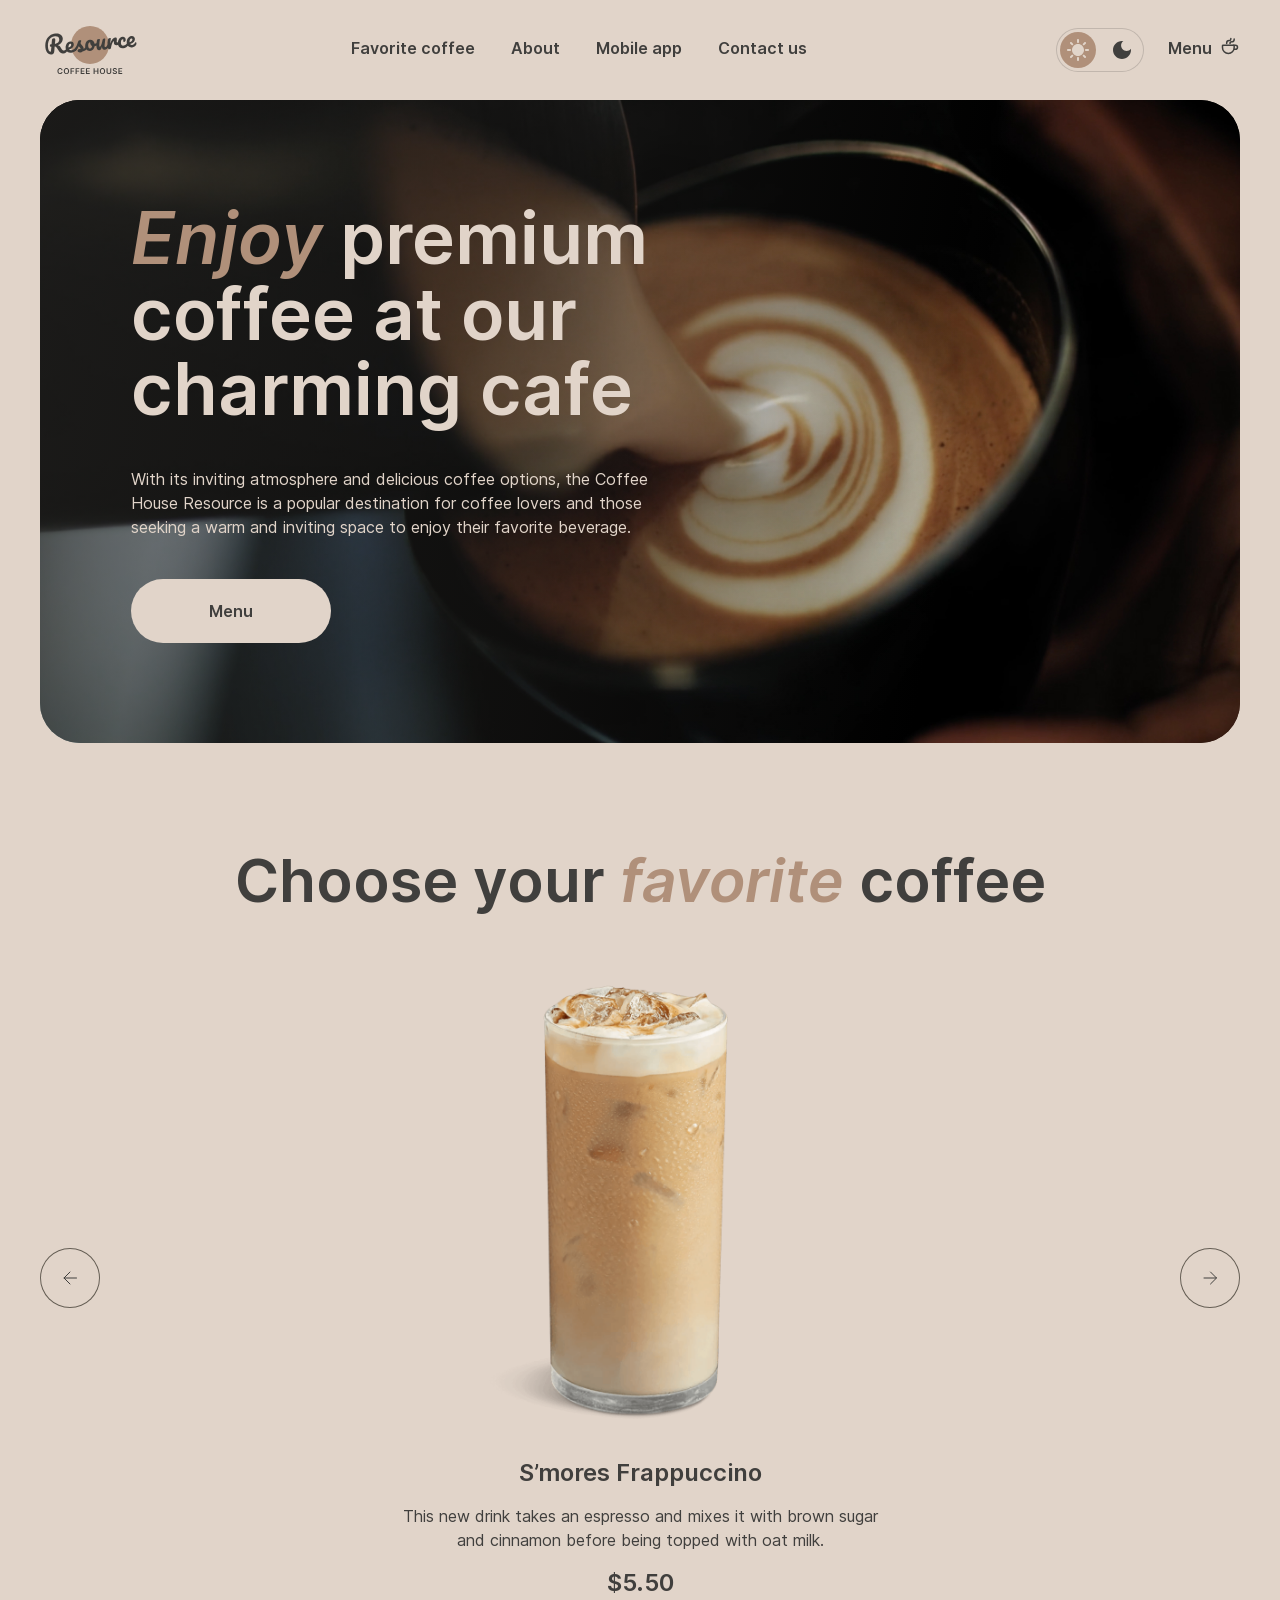
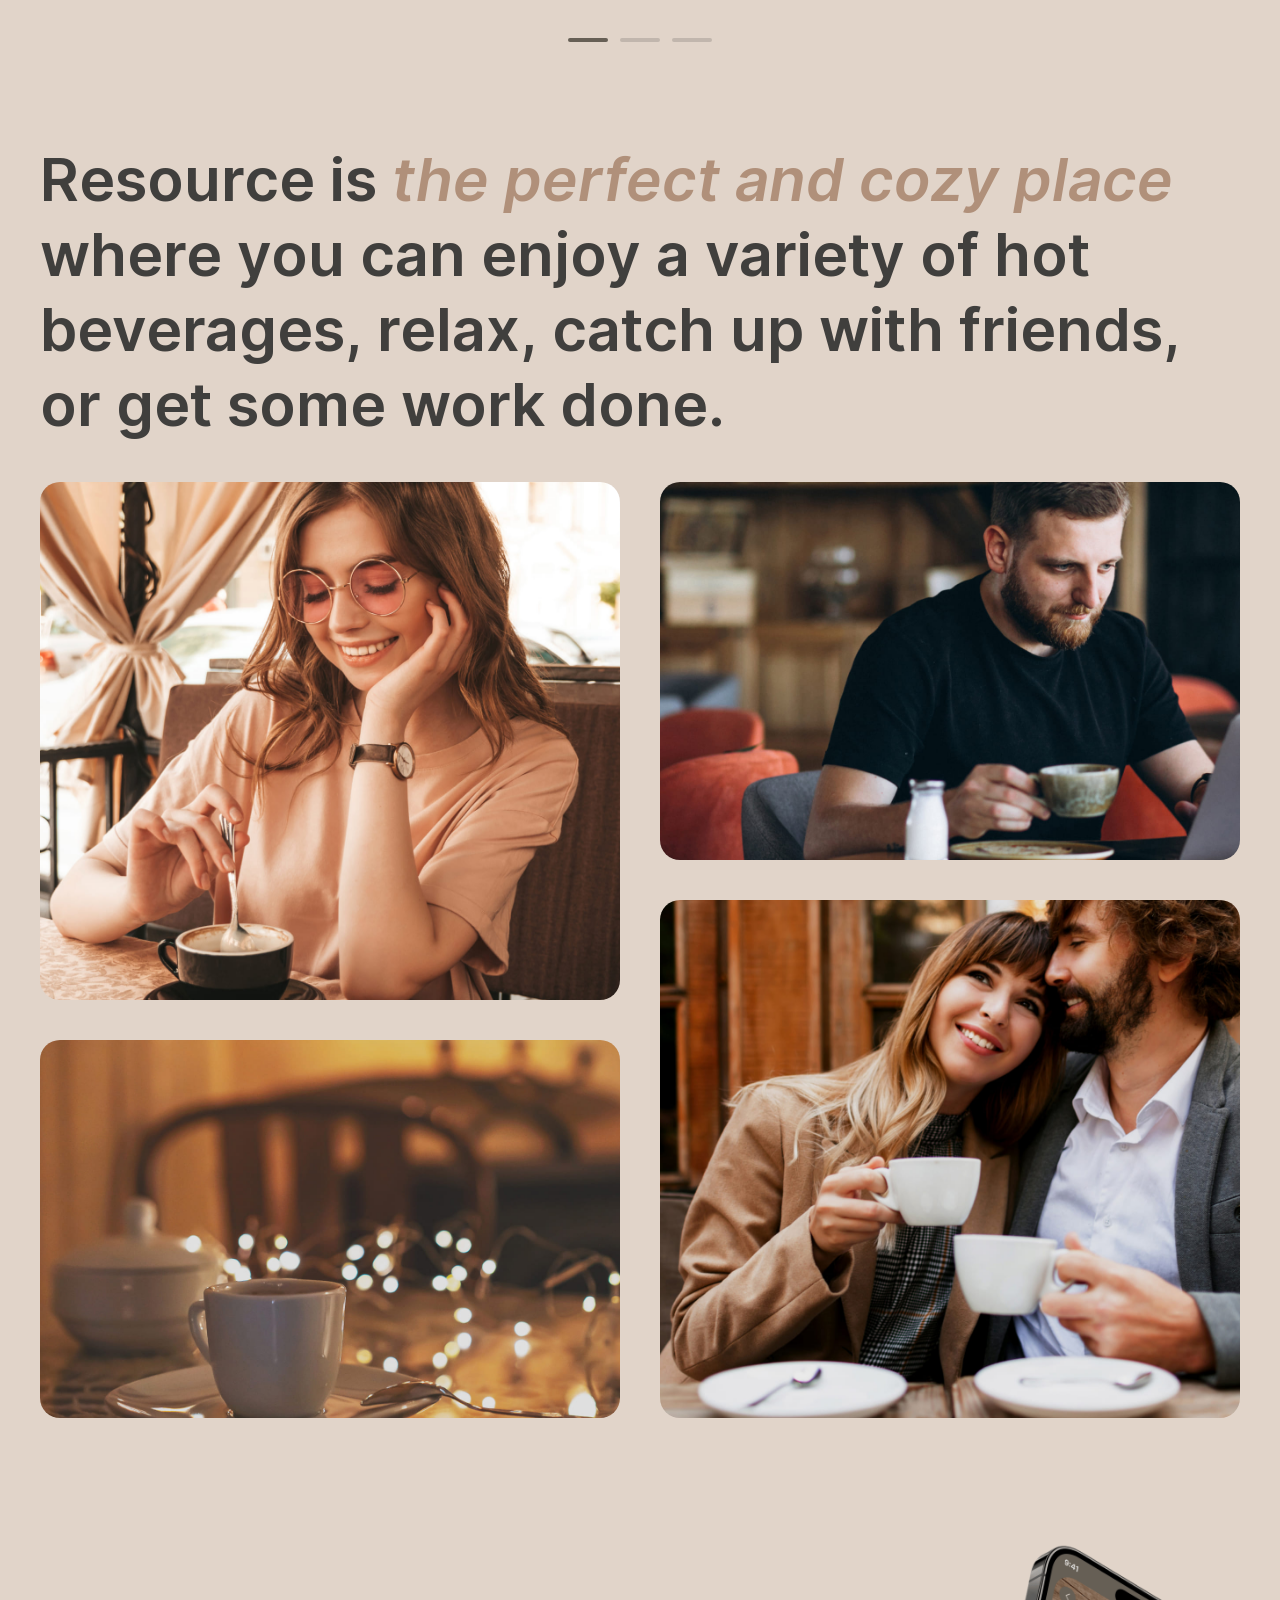
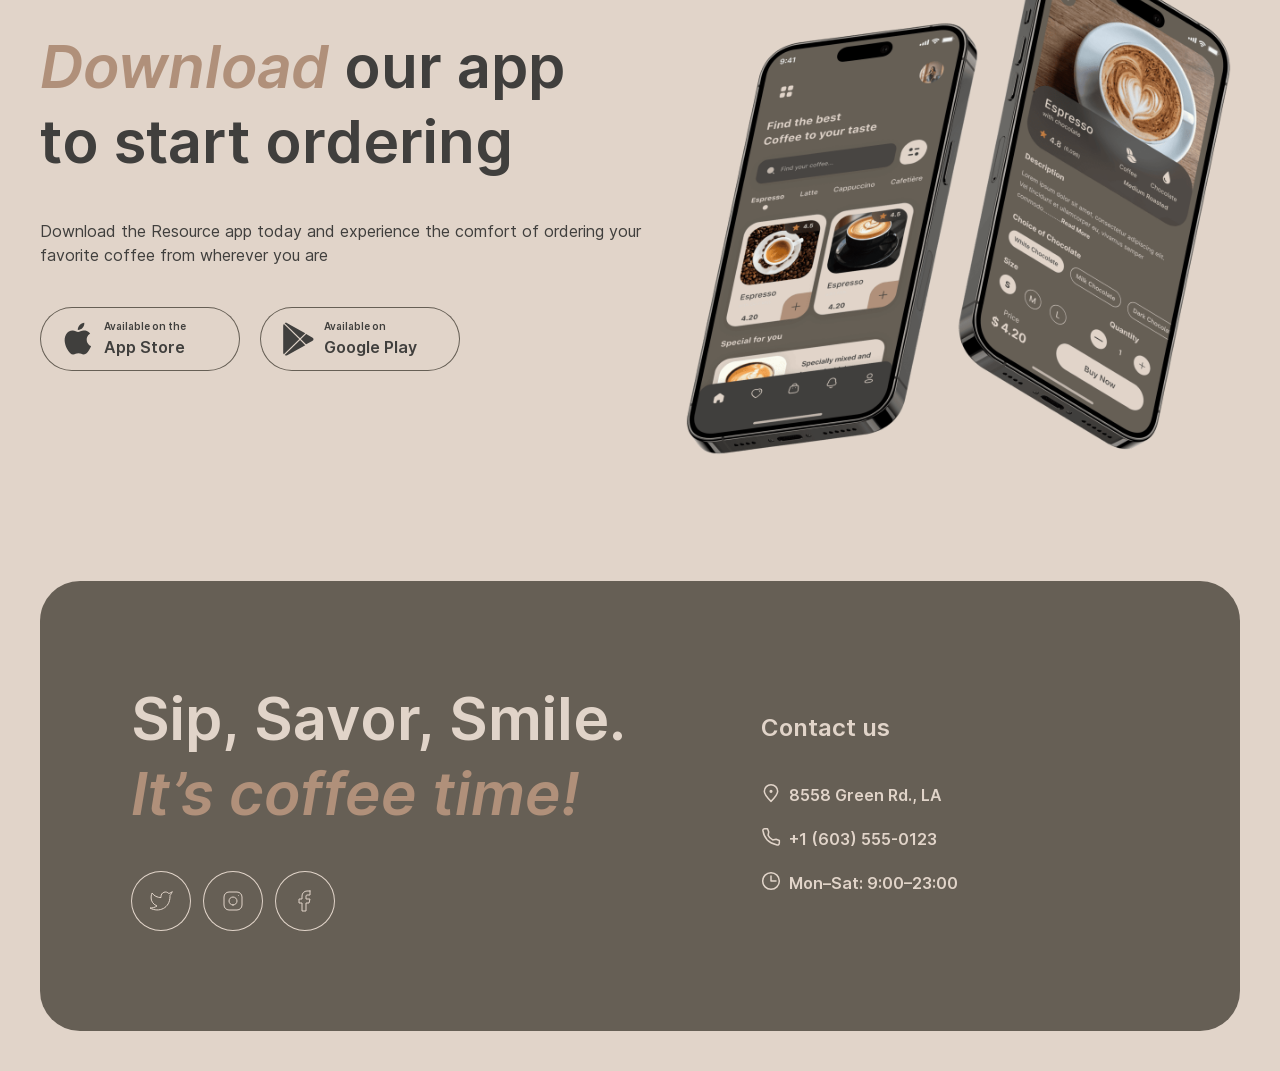
==== commit 7cb6faa6: "fix: improve hover transitions, catalog layout and page performance" ====
--- a/index.html
+++ b/index.html
@@ -5,12 +5,10 @@
   <meta charset="UTF-8">
   <meta name="viewport" content="width=device-width, initial-scale=1.0">
   <title>Coffee House</title>
-  <link rel="icon" type="image/svg+xml" href="favicon.svg" />
-  <link rel="preconnect" href="https://fonts.googleapis.com">
-  <link rel="preconnect" href="https://fonts.gstatic.com" crossorigin>
-  <link rel="preload" href="assets/fonts/Inter-Regular.woff2" as="font" type="font/woff2" crossorigin />
-  <link rel="preload" href="assets/fonts/Inter-SemiBold.woff2" as="font" type="font/woff2" crossorigin />
-  <link rel="stylesheet" href="css/main.css" />
+  <link rel="icon" type="image/svg+xml" href="favicon.svg">
+  <link rel="preload" href="assets/fonts/Inter-Regular.woff2" as="font" type="font/woff2" crossorigin>
+  <link rel="preload" href="assets/fonts/Inter-SemiBold.woff2" as="font" type="font/woff2" crossorigin>
+  <link rel="stylesheet" href="css/main.css">
   <script>
     (function () {
       const saved = localStorage.getItem('theme');
@@ -29,8 +27,8 @@
     <header class="header">
       <div class="container header__inner">
         <a class="logo header__logo" href="index.html" aria-label="Resource Coffee House — home page">
-          <img class="logo__image logo__image--light" src="assets/images/logo.svg" alt="" width="100" height="60" />
-          <img class="logo__image logo__image--dark" src="assets/images/logo-dark.svg" alt="" width="100" height="60" />
+          <img class="logo__image logo__image--light" src="assets/images/logo.svg" alt="" width="100" height="60">
+          <img class="logo__image logo__image--dark" src="assets/images/logo-dark.svg" alt="" width="100" height="60">
         </a>
 
         <nav class="header__nav" id="site-nav">
@@ -53,12 +51,12 @@
         <div class="header__controls">
 
           <button type="button" class="theme-switch" aria-label="Switch theme" data-theme-button>
-            <div class="theme-switch__icon theme-switch__icon--light">
+            <span class="theme-switch__icon theme-switch__icon--light">
               <span class="icon icon--sun" aria-hidden="true"></span>
-            </div>
-            <div class="theme-switch__icon theme-switch__icon--dark">
+            </span>
+            <span class="theme-switch__icon theme-switch__icon--dark">
               <span class="icon icon--moon" aria-hidden="true"></span>
-            </div>
+            </span>
           </button>
 
           <a class="header__menu-link" href="catalog.html">
@@ -80,7 +78,7 @@
         <div class="container">
           <div class="hero__banner">
             <video class="hero__video" src="assets/videos/hero.mp4" autoplay muted loop playsinline aria-hidden="true"
-              tabindex="-1"></video>
+              tabindex="-1" poster="assets/images/hero.jpg"></video>
             <div class="hero__overlay" aria-hidden="true"></div>
             <div class="hero__content">
               <h1 id="hero-title" class="title title--hero">
@@ -115,7 +113,8 @@
               <ul class="slider__track">
                 <li class="slider__slide">
                   <article class="slide">
-                    <img class="slide__image" src="assets/images/slider-1.png" alt="S’mores Frappuccino" />
+                    <img class="slide__image" src="assets/images/slider-1.png" alt="S’mores Frappuccino" width="480"
+                      height="480">
                     <div class="slide__body">
                       <h3 class="slide__title">S’mores Frappuccino</h3>
                       <p class="slide__description">
@@ -128,7 +127,8 @@
                 </li>
                 <li class="slider__slide">
                   <article class="slide">
-                    <img class="slide__image" src="assets/images/slider-2.png" alt="Caramel Macchiato" />
+                    <img class="slide__image" src="assets/images/slider-2.png" alt="Caramel Macchiato" width="480"
+                      height="480">
                     <div class="slide__body">
                       <h3 class="slide__title">Caramel Macchiato</h3>
                       <p class="slide__description">
@@ -141,7 +141,8 @@
                 </li>
                 <li class="slider__slide">
                   <article class="slide">
-                    <img class="slide__image" src="assets/images/slider-3.png" alt="Ice coffee" />
+                    <img class="slide__image" src="assets/images/slider-3.png" alt="Ice coffee" width="480"
+                      height="480">
                     <div class="slide__body">
                       <h3 class="slide__title">Ice coffee</h3>
                       <p class="slide__description">
@@ -158,11 +159,10 @@
               <span class="icon icon--arrowright" aria-hidden="true"></span>
             </button>
 
-            <div class="slider__dots" role="tablist" aria-label="Slides">
-              <button type="button" class="slider__dot slider__dot--active" role="tab" aria-label="Slide 1"
-                aria-selected="true"></button>
-              <button type="button" class="slider__dot" role="tab" aria-label="Slide 2" aria-selected="false"></button>
-              <button type="button" class="slider__dot" role="tab" aria-label="Slide 3" aria-selected="false"></button>
+            <div class="slider__dots" role="group" aria-label="Slides">
+              <button type="button" class="slider__dot slider__dot--active" aria-label="Slide 1"></button>
+              <button type="button" class="slider__dot" aria-label="Slide 2"></button>
+              <button type="button" class="slider__dot" aria-label="Slide 3"></button>
             </div>
           </div>
         </div>
@@ -178,18 +178,18 @@
           <div class="about__gallery">
             <div class="about__column">
               <figure class="about__figure about__figure--tall">
-                <img class="about__image" src="assets/images/about/about-1.jpg" alt="Guest at Resource Coffee House" />
+                <img class="about__image" src="assets/images/about/about-1.jpg" alt="Guest at Resource Coffee House">
               </figure>
               <figure class="about__figure about__figure--short">
-                <img class="about__image" src="assets/images/about/about-2.jpg" alt="Coffee on the bar" />
+                <img class="about__image" src="assets/images/about/about-2.jpg" alt="Coffee on the bar">
               </figure>
             </div>
             <div class="about__column">
               <figure class="about__figure about__figure--short">
-                <img class="about__image" src="assets/images/about/about-3.jpg" alt="Barista at work" />
+                <img class="about__image" src="assets/images/about/about-3.jpg" alt="Barista at work">
               </figure>
               <figure class="about__figure about__figure--tall">
-                <img class="about__image" src="assets/images/about/about-4.jpg" alt="Interior of the cafe" />
+                <img class="about__image" src="assets/images/about/about-4.jpg" alt="Interior of the cafe">
               </figure>
             </div>
           </div>
@@ -200,21 +200,21 @@
         <div class="container app__inner">
           <div class="app__content">
             <h2 id="app-title" class="title">
-              <em class="title__accent">Download</em> our app<br />to start ordering
+              <em class="title__accent">Download</em> our app<br>to start ordering
             </h2>
             <p>
               Download the Resource app today and experience the comfort of ordering your favorite coffee from
               wherever you are
             </p>
             <div class="app__stores">
-              <a class="store-button" href="#">
+              <a class="store-button" href="https://apps.apple.com/" target="_blank" rel="noopener noreferrer">
                 <span class="icon icon--apple" aria-hidden="true"></span>
                 <span class="store-button__text">
                   <span class="store-button__hint">Available on the</span>
                   <span class="store-button__name">App Store</span>
                 </span>
               </a>
-              <a class="store-button" href="#">
+              <a class="store-button" href="https://play.google.com/" target="_blank" rel="noopener noreferrer">
                 <span class="icon icon--google-play" aria-hidden="true"></span>
                 <span class="store-button__text">
                   <span class="store-button__hint">Available on</span>
@@ -223,7 +223,7 @@
               </a>
             </div>
           </div>
-          <img class="app__image" src="assets/images/mobile-screens.png" alt="Resource app screens" />
+          <img class="app__image" src="assets/images/mobile-screens.png" alt="Resource app screens">
         </div>
       </section>
     </main>
@@ -233,23 +233,26 @@
         <div class="footer__panel">
           <div class="footer__column">
             <h2 class="title title--light">
-              Sip, Savor, Smile.<br /><em class="title__accent">It’s coffee time!</em>
+              Sip, Savor, Smile.<br><em class="title__accent">It’s coffee time!</em>
             </h2>
             <div class="socials">
-              <a class="socials__link" href="#" aria-label="Twitter" target="_blank" rel="noopener noreferrer">
+              <a class="socials__link" href="https://x.com/" aria-label="Twitter" target="_blank"
+                rel="noopener noreferrer">
                 <span class="icon icon--twitter" aria-hidden="true"></span>
               </a>
-              <a class="socials__link" href="#" aria-label="Instagram" target="_blank" rel="noopener noreferrer">
+              <a class="socials__link" href="https://www.instagram.com/" aria-label="Instagram" target="_blank"
+                rel="noopener noreferrer">
                 <span class="icon icon--instagram" aria-hidden="true"></span>
               </a>
-              <a class="socials__link" href="#" aria-label="Facebook" target="_blank" rel="noopener noreferrer">
+              <a class="socials__link" href="https://www.facebook.com/" aria-label="Facebook" target="_blank"
+                rel="noopener noreferrer">
                 <span class="icon icon--facebook" aria-hidden="true"></span>
               </a>
             </div>
           </div>
 
           <div class="footer__column">
-            <h3 class="footer__subtitle">Contact us</h3>
+            <h2 class="footer__subtitle">Contact us</h2>
             <address class="footer__list">
               <a class="footer__link" href="https://maps.google.com/?q=8558+Green+Rd.,+LA" target="_blank"
                 rel="noopener noreferrer">
--- a/css/main.css
+++ b/css/main.css
@@ -56,6 +56,7 @@
   --accent: #b0907a;
   --slider-line: #665f55;
   --panel: #665f55;
+  --pill-active-bg: #665f55;
   color-scheme: light;
 }
 
@@ -66,13 +67,13 @@
   --line: #665f55;
   --slider-line: #c1b6ad;
   --panel: #403f3d;
+  --pill-active-bg: #403f3d;
   color-scheme: dark;
 }
 
 html {
   scroll-behavior: smooth;
   scroll-padding-top: calc(var(--header-height) + 20px);
-  scrollbar-gutter: stable;
 }
 
 body {
@@ -194,6 +195,7 @@
   white-space: nowrap;
   padding-bottom: 2px;
   border-bottom: 2px solid var(--bg);
+  transition: border-color 200ms ease;
 }
 @media (hover: hover) {
   .header__link:hover {
@@ -214,6 +216,7 @@
   white-space: nowrap;
   padding-bottom: 2px;
   border-bottom: 2px solid var(--bg);
+  transition: border-color 200ms ease;
 }
 @media (hover: hover) {
   .header__menu-link:hover {
@@ -377,6 +380,11 @@
   --icon: url("../assets/icons/pinalt.svg");
   width: 20px;
   height: 20px;
+}
+.icon--refresh {
+  --icon: url("../assets/icons/refresh.svg");
+  width: 24px;
+  height: 24px;
 }
 
 .logo {
@@ -580,16 +588,23 @@
   line-height: 1.25;
 }
 .button .icon {
-  display: none;
+  width: 0;
+  margin-left: -8px;
+  opacity: 0;
+  transition: width 200ms ease, margin-left 200ms ease, opacity 200ms ease;
 }
 @media (hover: hover) {
   .button:hover .icon {
-    display: inline-block;
+    width: 20px;
+    margin-left: 0;
+    opacity: 1;
   }
 }
 @media (max-width: 768px) {
   .button .icon {
-    display: inline-block;
+    width: 20px;
+    margin-left: 0;
+    opacity: 1;
   }
 }
 
@@ -869,4 +884,146 @@
     color: var(--ink);
     background: var(--bg);
   }
+}
+
+.catalog__container {
+  display: flex;
+  flex-direction: column;
+  gap: 40px;
+}
+.catalog__head {
+  display: flex;
+  flex-direction: column;
+  align-items: center;
+  gap: 40px;
+}
+.catalog__title {
+  max-width: 800px;
+}
+.catalog__tabs {
+  display: flex;
+  flex-wrap: wrap;
+  justify-content: center;
+  gap: 16px;
+}
+@media (max-width: 540px) {
+  .catalog__tabs {
+    gap: 8px;
+  }
+}
+.catalog__list {
+  display: flex;
+  flex-wrap: wrap;
+  justify-content: center;
+  gap: 40px;
+}
+.catalog__item {
+  flex: 0 0 310px;
+}
+.catalog__more {
+  display: none;
+  align-self: center;
+  box-shadow: inset 0 0 0 1px var(--ink);
+}
+@media (max-width: 768px) {
+  .catalog__more {
+    display: flex;
+  }
+}
+
+.card {
+  position: relative;
+  display: flex;
+  flex-direction: column;
+  height: 100%;
+  min-height: 506px;
+  overflow: hidden;
+  border-radius: 40px;
+  box-shadow: inset 0 0 0 1px var(--line);
+  transition: box-shadow 200ms ease;
+}
+@media (hover: hover) {
+  .card:hover .card__image {
+    transform: scale(1);
+  }
+}
+.card__media {
+  flex-shrink: 0;
+  height: 310px;
+  overflow: hidden;
+  border-radius: 40px;
+}
+.card__image {
+  width: 100%;
+  height: 100%;
+  -o-object-fit: cover;
+     object-fit: cover;
+  transition: transform 500ms ease;
+  transform: scale(1.1);
+}
+.card__body {
+  display: flex;
+  flex: 1;
+  flex-direction: column;
+  justify-content: space-between;
+  gap: 12px;
+  padding: 20px;
+}
+.card__info {
+  display: flex;
+  flex-direction: column;
+  gap: 12px;
+}
+.card__title, .card__price {
+  font-size: 24px;
+  font-weight: 600;
+  line-height: 1.25;
+}
+
+.pill {
+  display: inline-flex;
+  align-items: center;
+  gap: 8px;
+  height: 46px;
+  padding: 8px 16px 8px 8px;
+  border: 0;
+  border-radius: 100px;
+  box-shadow: inset 0 0 0 1px var(--line);
+  background: transparent;
+  color: var(--ink);
+  font-weight: 600;
+  white-space: nowrap;
+  transition: background-color 200ms ease, color 200ms ease, box-shadow 200ms ease;
+}
+@media (hover: hover) {
+  .pill:hover {
+    background: var(--pill-active-bg);
+    color: var(--panel-ink);
+    box-shadow: none;
+  }
+  .pill:hover .pill__mark {
+    background: var(--bg);
+  }
+}
+.pill--active {
+  background: var(--pill-active-bg);
+  color: var(--panel-ink);
+  box-shadow: none;
+}
+.pill--active .pill__mark {
+  background: var(--bg);
+}
+.pill__mark {
+  display: flex;
+  flex-shrink: 0;
+  align-items: center;
+  justify-content: center;
+  width: 30px;
+  height: 30px;
+  border-radius: 50%;
+  background: var(--line);
+  color: var(--ink);
+  font-size: 16px;
+  line-height: 1;
+  transition: background-color 200ms ease, color 200ms ease;
 }/*# sourceMappingURL=main.css.map */
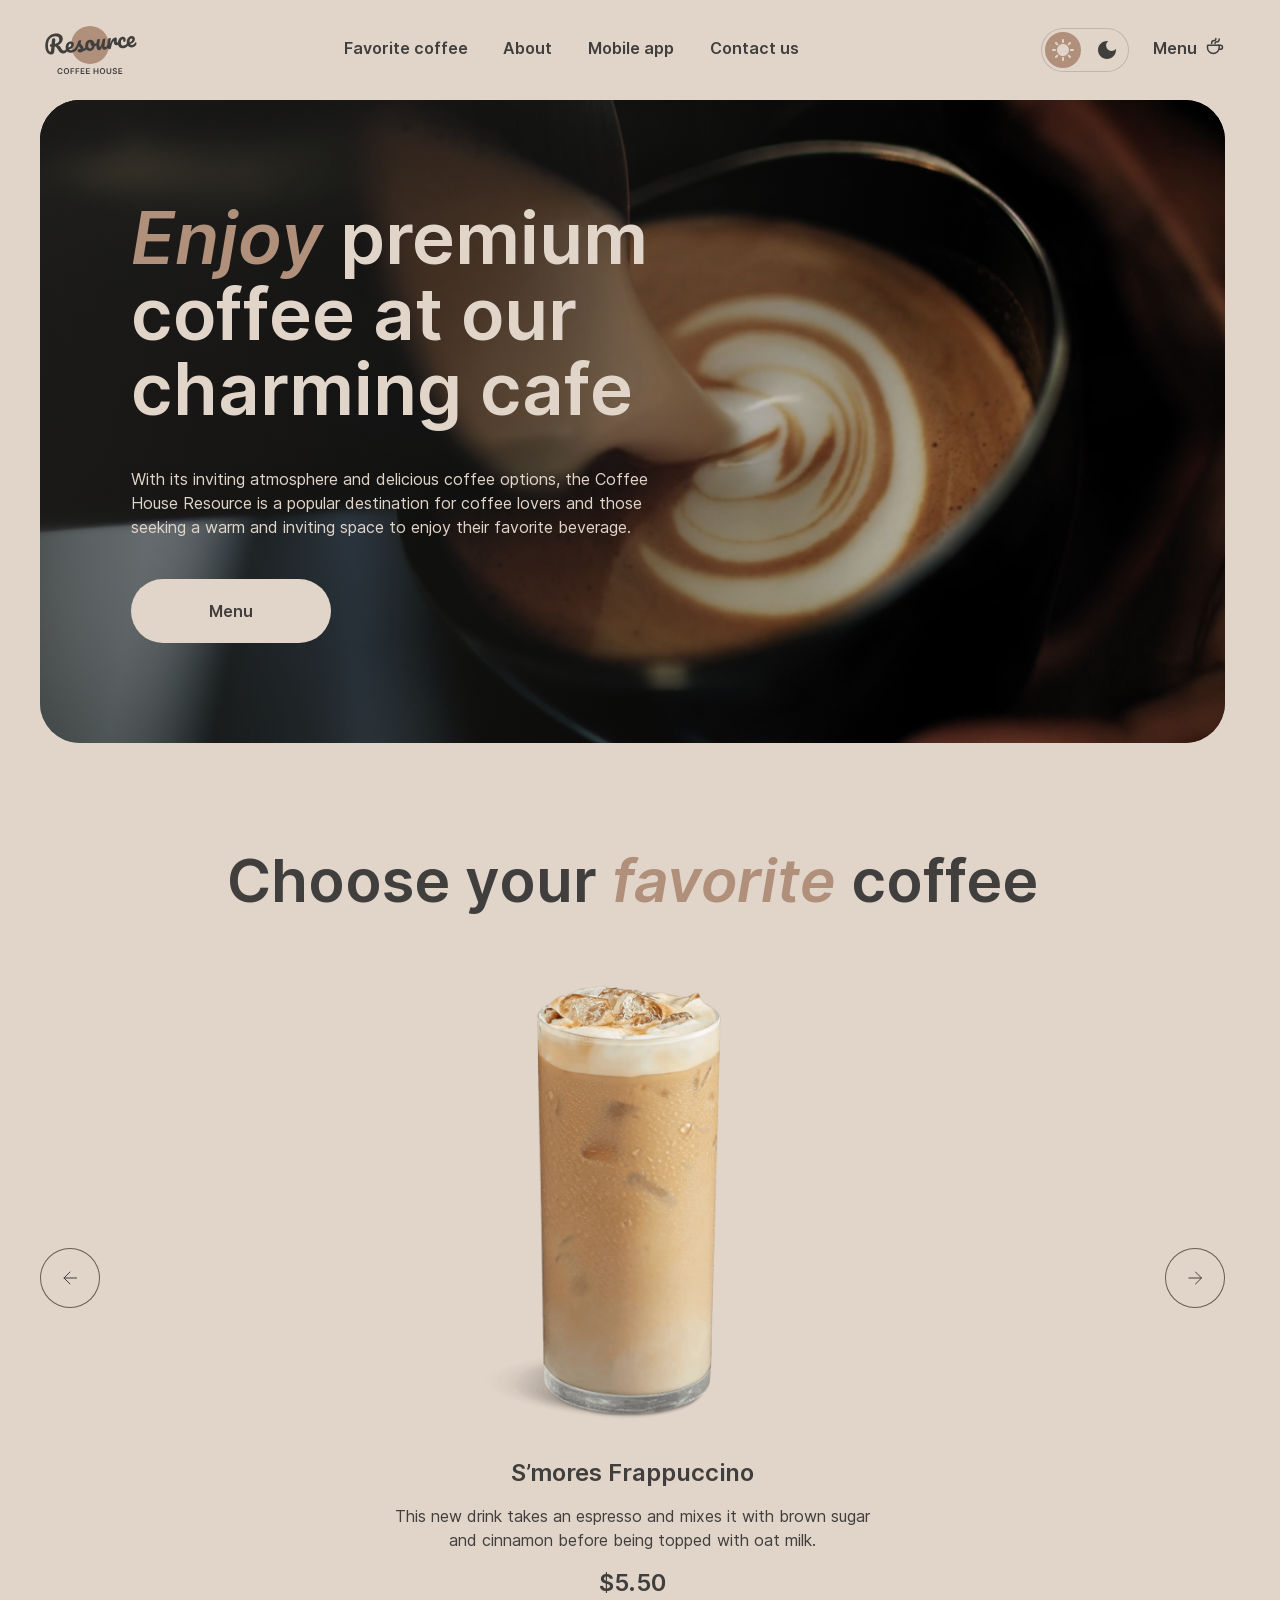
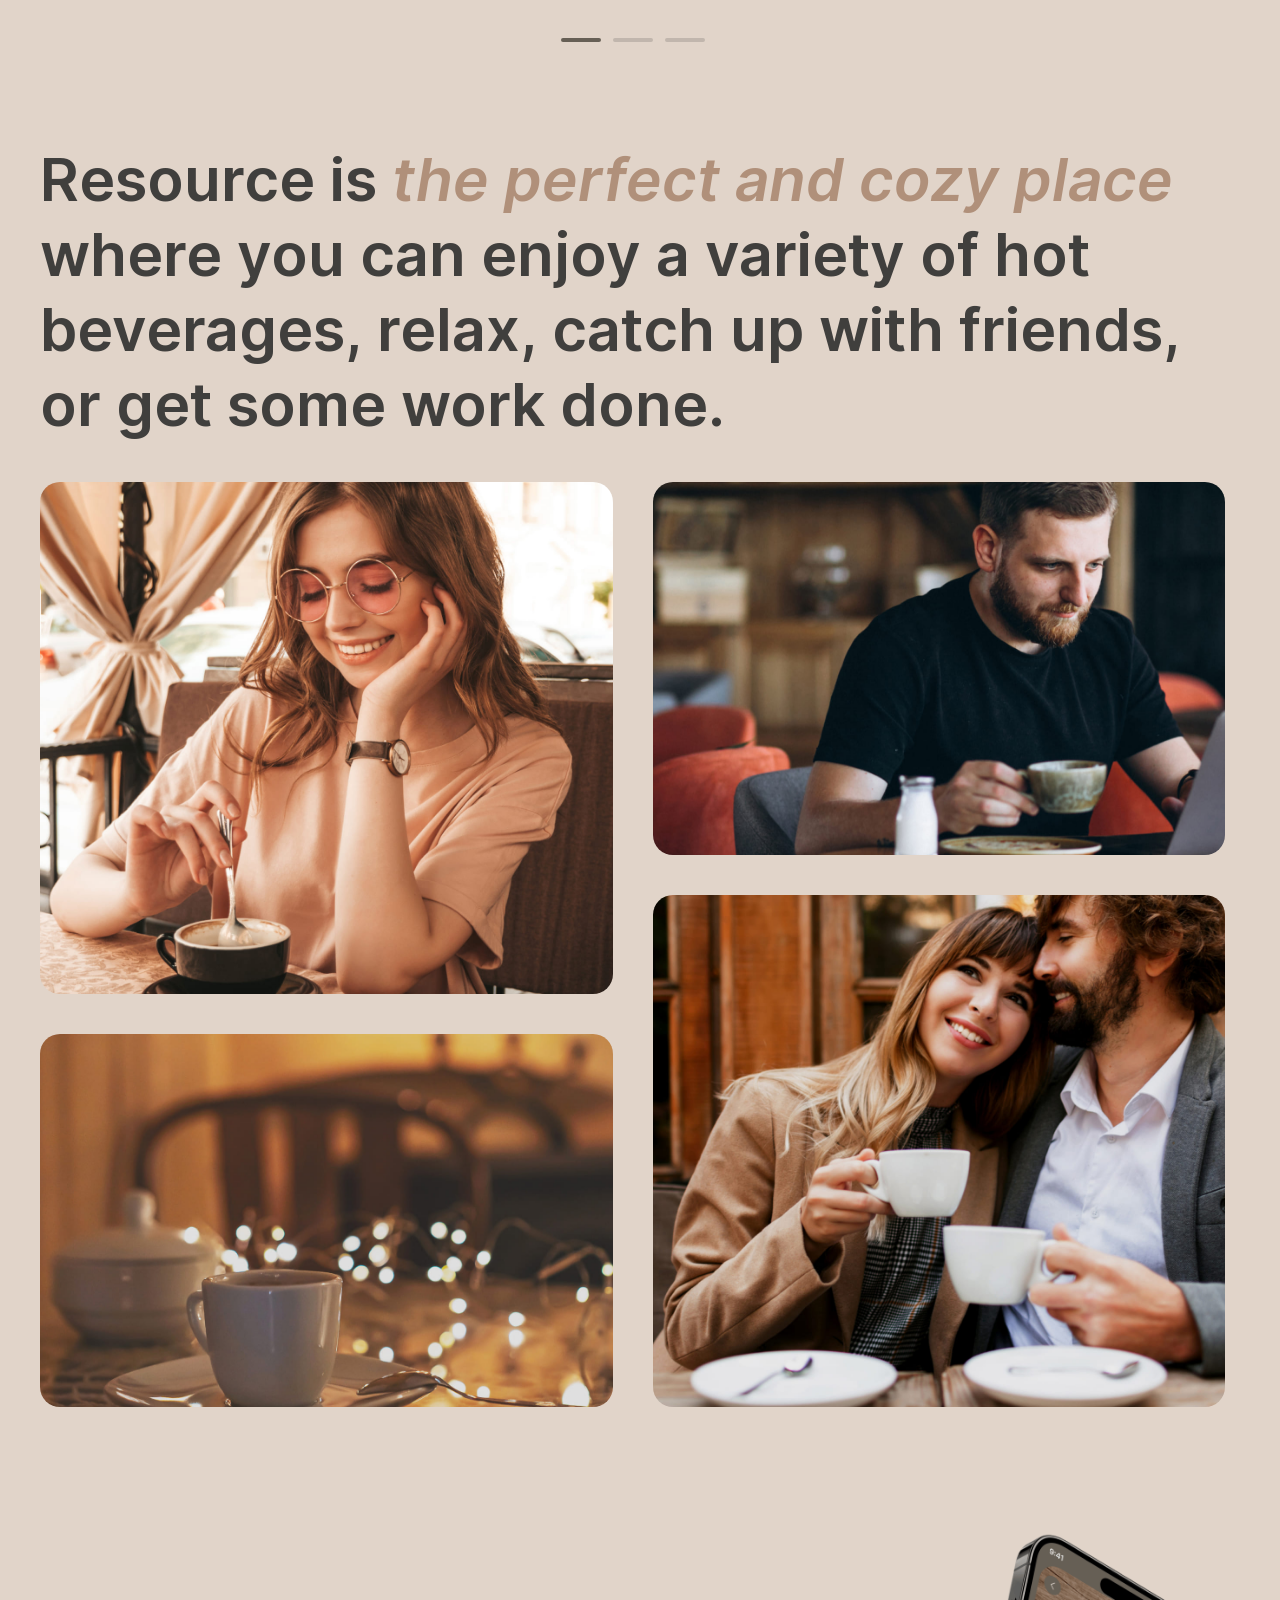
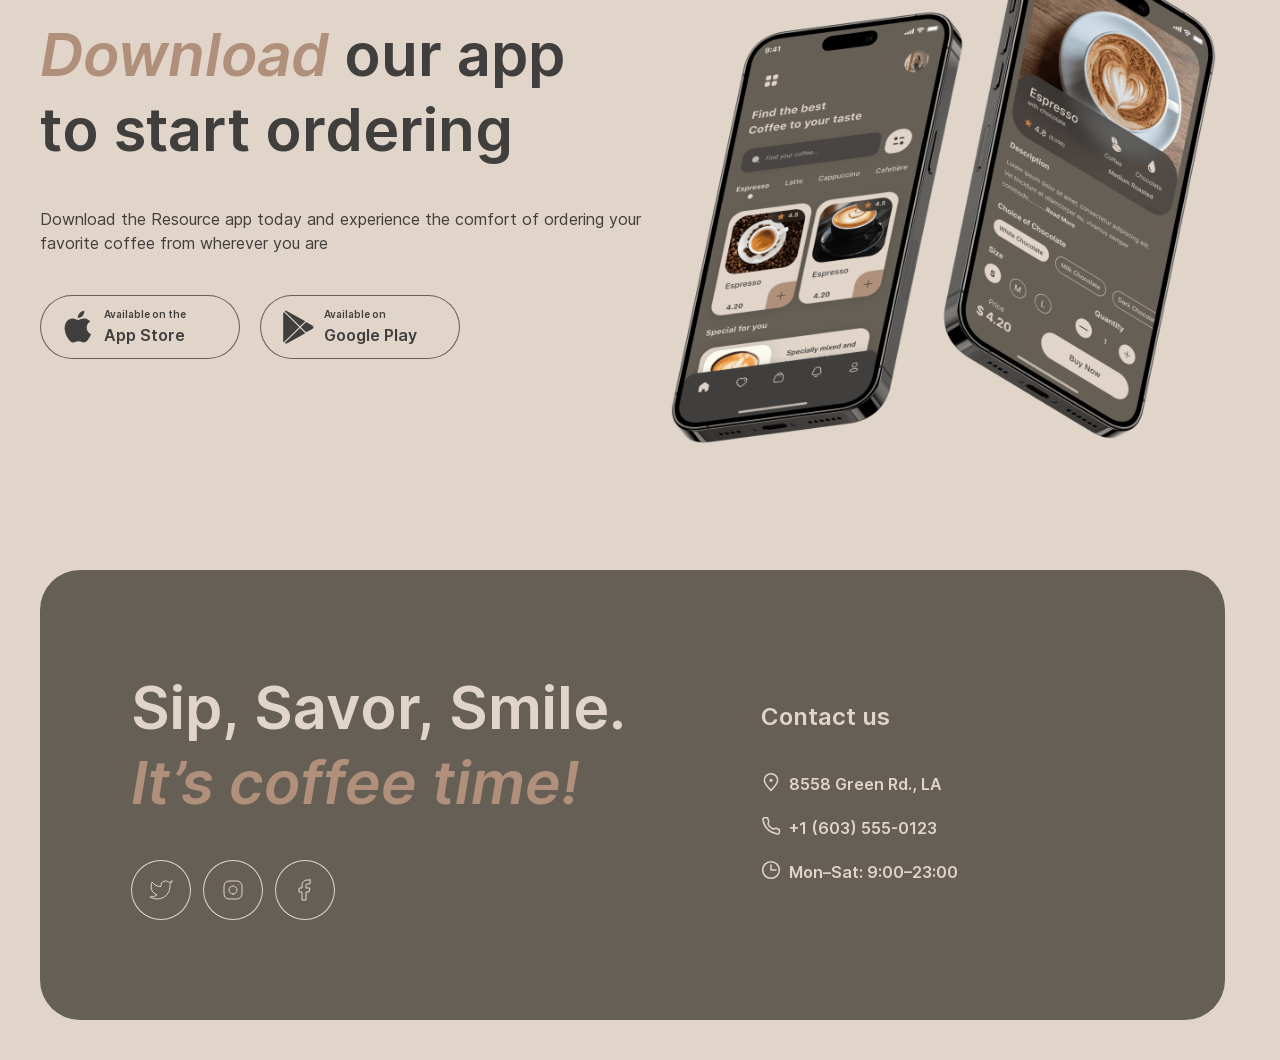
==== commit 354c4dc0: "feat: implement burger menu with scroll lock" ====
--- a/index.html
+++ b/index.html
@@ -31,7 +31,7 @@
           <img class="logo__image logo__image--dark" src="assets/images/logo-dark.svg" alt="" width="100" height="60">
         </a>
 
-        <nav class="header__nav" id="site-nav">
+        <nav class="header__nav" id="site-nav" data-nav>
           <ul class="header__list">
             <li class="header__item">
               <a class="header__link" href="#favorite-coffee">Favorite coffee</a>
@@ -44,6 +44,10 @@
             </li>
             <li class="header__item">
               <a class="header__link" href="#contacts">Contact us</a>
+            </li>
+            <li class="header__item header__item--tablet-only">
+              <a class="header__link" href="catalog.html">Menu
+                <span class="icon icon--coffeecup2" aria-hidden="true"></span></a>
             </li>
           </ul>
         </nav>
--- a/css/main.css
+++ b/css/main.css
@@ -74,6 +74,10 @@
 html {
   scroll-behavior: smooth;
   scroll-padding-top: calc(var(--header-height) + 20px);
+  scrollbar-gutter: stable;
+}
+html.is-scroll-locked {
+  overflow: hidden;
 }
 
 body {
@@ -190,6 +194,34 @@
 .header__link {
   display: flex;
   align-items: flex-start;
+  gap: 16px;
+  font-weight: 600;
+  white-space: nowrap;
+}
+@media (min-width: 769px) {
+  .header__link {
+    padding-bottom: 2px;
+    border-bottom: 2px solid transparent;
+    transition: border-color 200ms ease;
+  }
+}
+@media (min-width: 769px) and (hover: hover) {
+  .header__link:hover {
+    border-bottom-color: var(--ink);
+  }
+}
+.header__item--tablet-only {
+  display: none;
+}
+.header__controls {
+  display: flex;
+  align-items: center;
+  gap: 24px;
+  flex-shrink: 0;
+}
+.header__menu-link {
+  display: flex;
+  align-items: flex-start;
   gap: 8px;
   font-weight: 600;
   white-space: nowrap;
@@ -198,27 +230,6 @@
   transition: border-color 200ms ease;
 }
 @media (hover: hover) {
-  .header__link:hover {
-    border-bottom-color: var(--ink);
-  }
-}
-.header__controls {
-  display: flex;
-  align-items: center;
-  gap: 24px;
-  flex-shrink: 0;
-}
-.header__menu-link {
-  display: flex;
-  align-items: flex-start;
-  gap: 8px;
-  font-weight: 600;
-  white-space: nowrap;
-  padding-bottom: 2px;
-  border-bottom: 2px solid var(--bg);
-  transition: border-color 200ms ease;
-}
-@media (hover: hover) {
   .header__menu-link:hover {
     border-bottom-color: var(--ink);
   }
@@ -233,13 +244,43 @@
     display: none;
   }
   .header__item--tablet-only {
+    margin-top: 40px;
     display: block;
   }
   .header__nav {
-    display: none;
+    position: fixed;
+    inset: var(--header-height) 0 0;
+    z-index: 90;
+    overflow-y: auto;
+    margin-right: 0;
+    background: var(--bg);
+    opacity: 0;
+    visibility: hidden;
+    transform: translateY(-12px);
+    transition: opacity 300ms, transform 300ms, visibility 0s linear 300ms;
+  }
+  .header__nav--open {
+    opacity: 1;
+    visibility: visible;
+    transform: none;
+    transition-delay: 0s;
+  }
+  .header__list {
+    flex-direction: column;
+    justify-content: center;
+    gap: 60px;
+    min-height: 100%;
+    padding: 70px 16px 60px;
+  }
+  .header__link {
+    font-size: 32px;
+    line-height: 1.25;
   }
 }
 @media (max-width: 540px) {
+  .header__list {
+    justify-content: flex-start;
+  }
   .header__controls {
     gap: 12px;
   }
@@ -330,6 +371,11 @@
   --icon: url("../assets/icons/coffeecup.svg");
   width: 20px;
   height: 20px;
+}
+.icon--coffeecup2 {
+  --icon: url("../assets/icons/coffeecup2.svg");
+  width: 40px;
+  height: 40px;
 }
 .icon--arrowleft {
   --icon: url("../assets/icons/arrowleft.svg");
@@ -917,6 +963,12 @@
   justify-content: center;
   gap: 40px;
 }
+@media (min-width: 1400px) {
+  .catalog__list {
+    -moz-column-gap: min(40px, (100% - 1240px) / 3);
+         column-gap: min(40px, (100% - 1240px) / 3);
+  }
+}
 .catalog__item {
   flex: 0 0 310px;
 }
